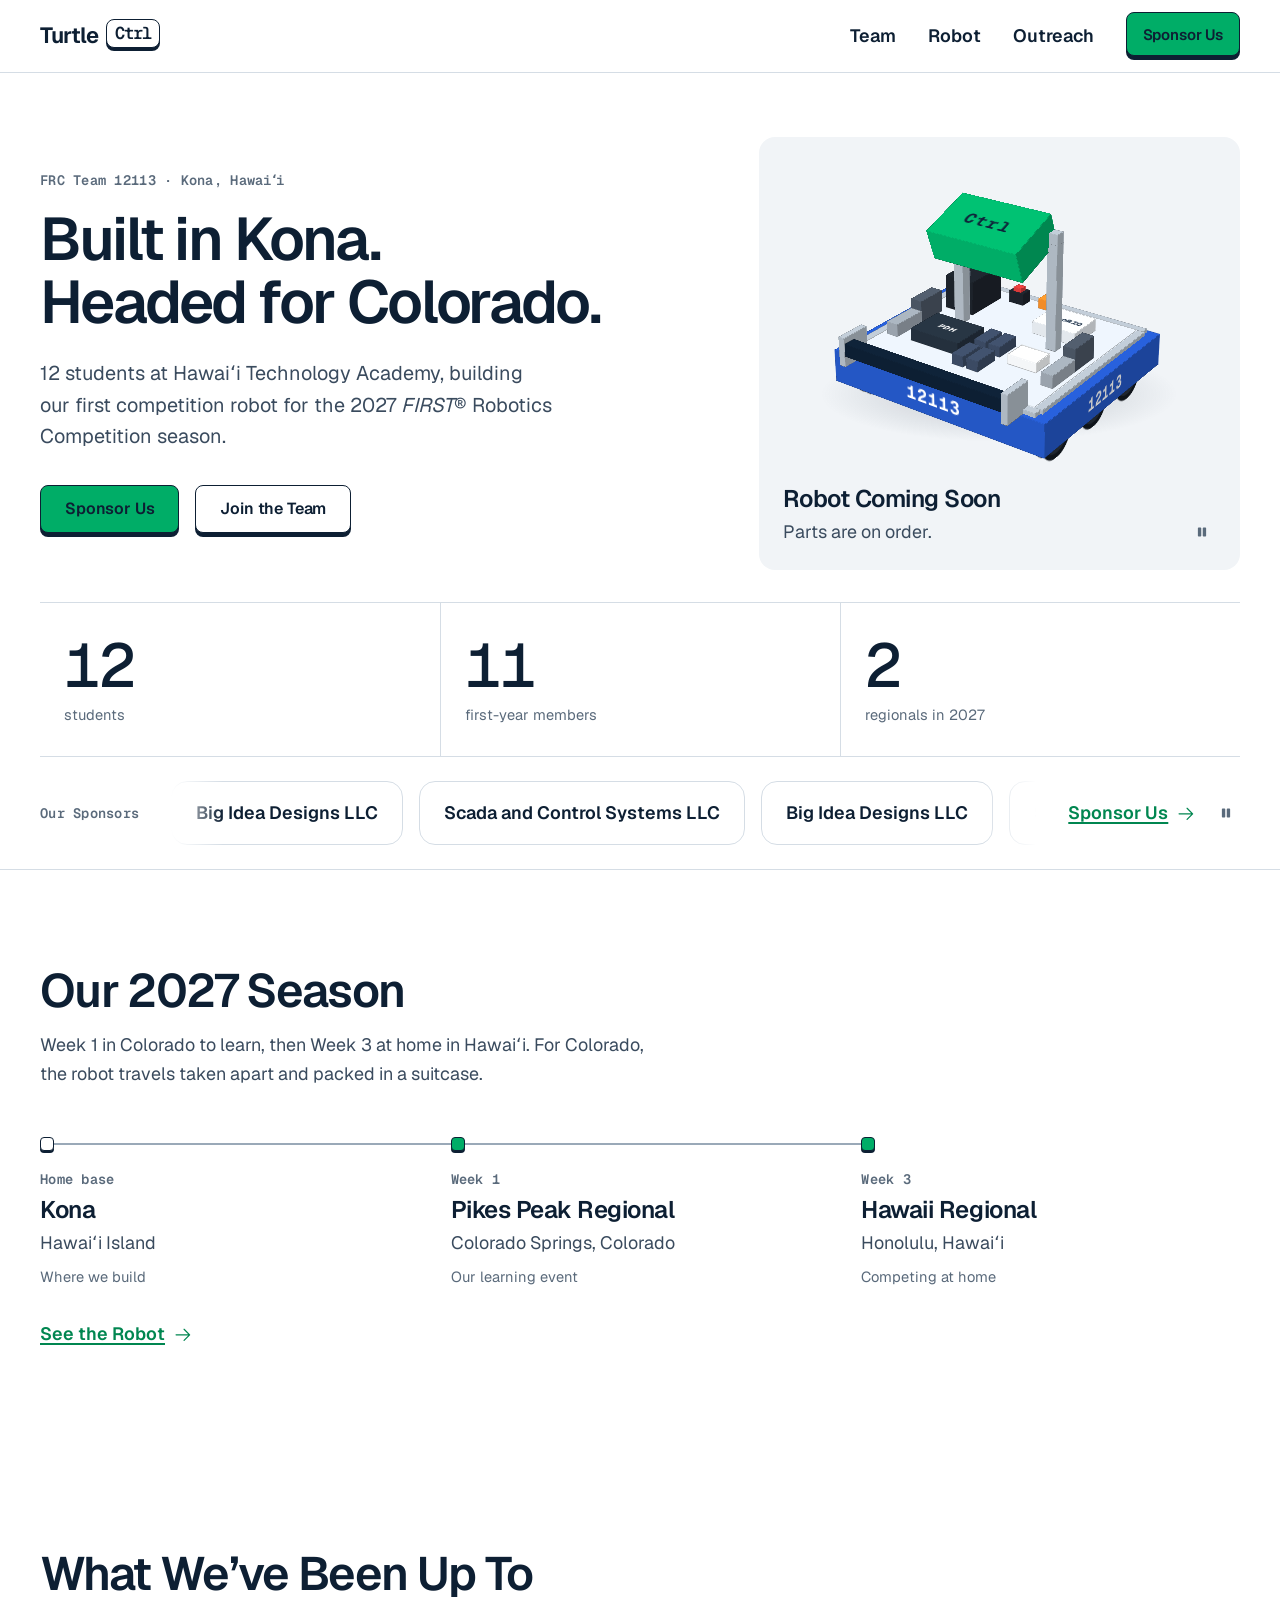
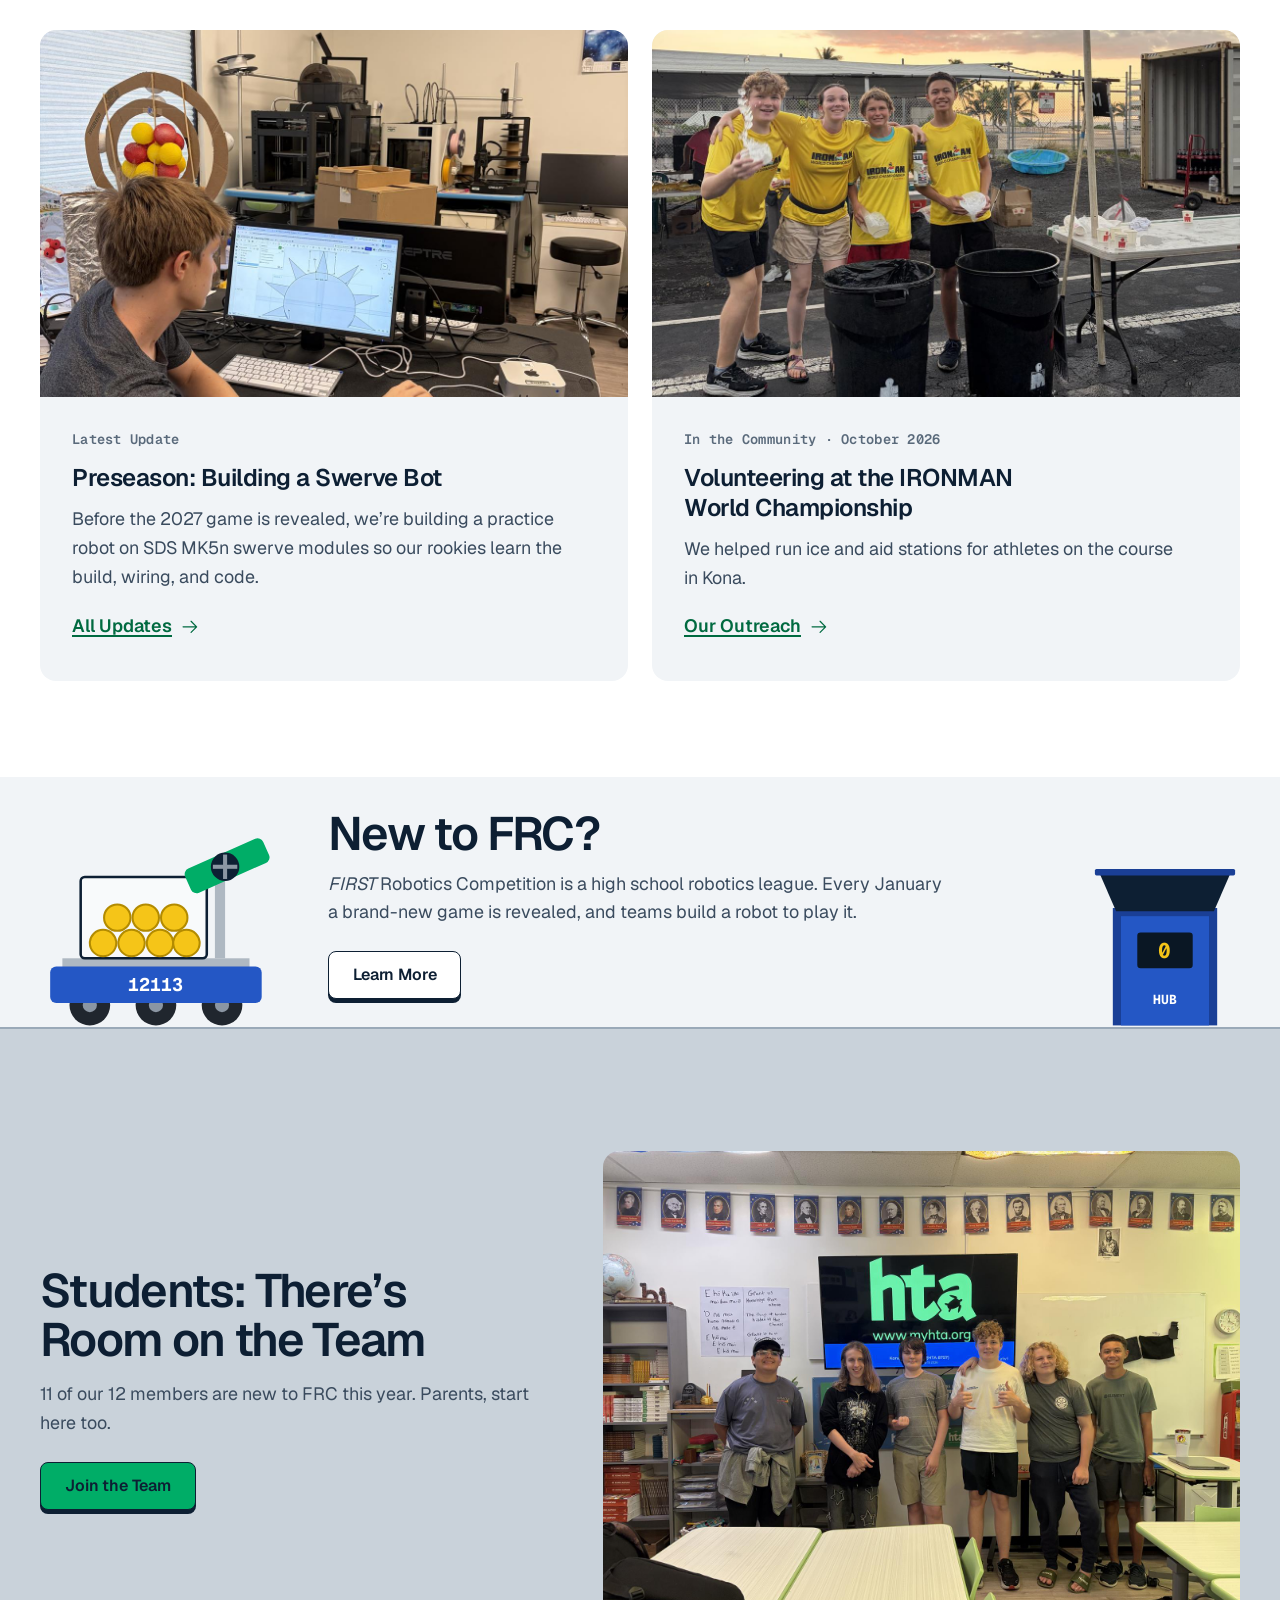
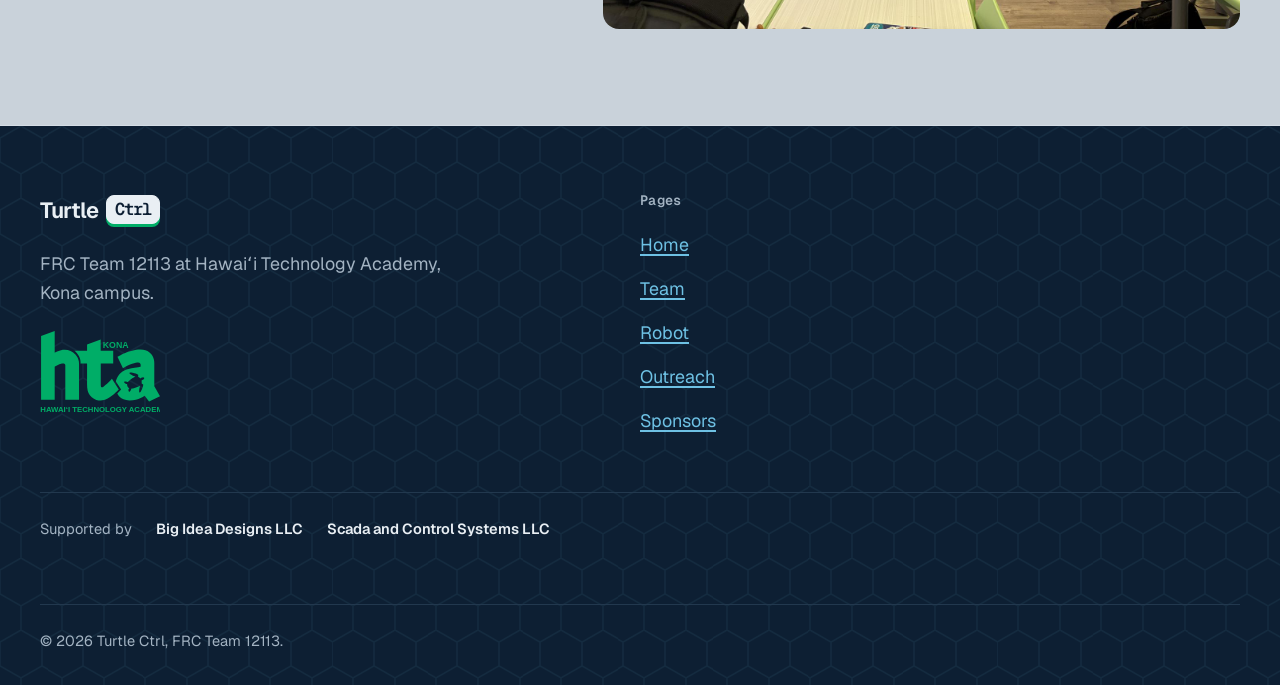
==== index.html @ d2e67857 "Launch Turtle Ctrl team website Five pages (Home, Team, Robot, Outreach, Sponsors) in plain HTML/CSS" ====
<!doctype html>
<html lang="en">
<head>
  <meta charset="utf-8">
  <meta name="viewport" content="width=device-width, initial-scale=1">
  <title>Turtle Ctrl | FRC Team 12113, Kona, Hawaiʻi</title>
  <meta name="description" content="Turtle Ctrl is FRC Team 12113, a rookie FIRST Robotics Competition team at Hawaiʻi Technology Academy in Kona, building for the 2027 season.">
  <meta name="color-scheme" content="light dark">
  <meta name="theme-color" content="#FFFFFF" media="(prefers-color-scheme: light)">
  <meta name="theme-color" content="#0A1724" media="(prefers-color-scheme: dark)">
  <meta property="og:title" content="Turtle Ctrl | FRC Team 12113, Kona, Hawaiʻi">
  <meta property="og:description" content="Turtle Ctrl is FRC Team 12113, a rookie FIRST Robotics Competition team at Hawaiʻi Technology Academy in Kona, building for the 2027 season.">
  <meta property="og:type" content="website">
  <meta property="og:site_name" content="Turtle Ctrl, FRC Team 12113">
  <!-- Share preview image. Update the domain once the custom domain is live. -->
  <meta property="og:image" content="https://ripthins.github.io/images/og-card.jpg">
  <meta property="og:image:width" content="1200">
  <meta property="og:image:height" content="630">
  <meta property="og:image:alt" content="Turtle Ctrl, FRC Team 12113 from Kona, Hawaiʻi">
  <meta name="twitter:card" content="summary_large_image">
  <link rel="icon" href="images/favicon.svg" type="image/svg+xml">
  <link rel="apple-touch-icon" href="images/apple-touch-icon.png">
  <link rel="preload" href="fonts/geist-latin-wght-normal.woff2" as="font" type="font/woff2" crossorigin>
  <link rel="stylesheet" href="css/styles.css?v=20261015c">
  <link rel="stylesheet" href="css/pages.css?v=20261015c">
  <link rel="stylesheet" href="css/minibots.css?v=20261015c">
  <link rel="stylesheet" href="css/kitbot.css?v=20261015c">
  <link rel="stylesheet" href="css/shooter.css?v=20261015c">
  <script type="application/ld+json">
  {
    "@context": "https://schema.org",
    "@type": "SportsTeam",
    "name": "Turtle Ctrl",
    "alternateName": "FRC Team 12113",
    "sport": "FIRST Robotics Competition",
    "description": "A rookie FIRST Robotics Competition team at Hawaiʻi Technology Academy, Kona campus.",
    "location": { "@type": "Place", "name": "Kona, Hawaiʻi" },
    "memberOf": { "@type": "School", "name": "Hawaiʻi Technology Academy" }
  }
  </script>
</head>
<body>
  <a class="skip-link" href="#main">Skip to content</a>

  <!-- ===== HEADER (same on every page; only aria-current changes) ===== -->
  <header class="site-header">
    <div class="container site-header__inner">
      <a class="wordmark" href="index.html" aria-label="Turtle Ctrl, home" translate="no">Turtle <span class="key">Ctrl</span></a>
      <nav class="site-nav" aria-label="Main">
        <ul>
          <li><a href="team.html">Team</a></li>
          <li><a href="robot.html">Robot</a></li>
          <li><a href="outreach.html">Outreach</a></li>
          <li class="nav-contact"><a href="#contact" data-contact>Contact</a></li>
        </ul>
      </nav>
      <div class="site-header__cta">
        <a class="btn btn--secondary btn--sm site-header__contact" href="#contact" data-contact>Contact Us</a>
        <a class="btn btn--primary btn--sm" href="sponsors.html">Sponsor Us</a>
      </div>
    </div>
  </header>

  <main id="main">

    <!-- ===== HERO ===== -->
    <section class="hero" aria-labelledby="hero-title">
      <div class="container hero__grid">
        <div class="hero__copy">
          <p class="hero__label mono" translate="no">FRC Team 12113 · Kona, Hawaiʻi</p>
          <!-- DRAFT: Reif to rewrite -->
          <h1 id="hero-title" class="draft">Built in Kona.<br> Headed for Colorado.</h1>
          <!-- DRAFT: Reif to rewrite -->
          <p class="hero__sub draft">12 students at Hawaiʻi Technology Academy, building our first competition robot for the 2027 <i>FIRST</i>® Robotics Competition season.</p>
          <div class="btn-row">
            <a class="btn btn--primary" href="sponsors.html">Sponsor Us</a>
            <a class="btn btn--secondary" href="team.html#join">Join the Team</a>
          </div>
        </div>
        <div class="hero__media">
          <!-- Kitbot motion graphic (js/kitbot.js + css/kitbot.css).
               When the real robot exists, swap this <figure> for a photo or video. -->
          <figure class="kb-stage" data-kitbot>
            <div class="kb-viewport" role="img" aria-label="Animated drawing of a kitbot-style robot with blue 12113 bumpers, turning in place">
              <div class="kb-shadow"></div>
              <div class="kb-world"></div>
            </div>
            <figcaption class="kb-caption">
              <div>
                <p class="kb-caption__title">Robot Coming Soon</p>
                <p class="kb-caption__text">Parts are on order.</p>
              </div>
              <button class="anim-toggle kb-toggle" type="button" aria-label="Pause animation"><svg class="anim-toggle__pause" viewBox="0 0 256 256" aria-hidden="true" focusable="false"><path d="M216,48V208a16,16,0,0,1-16,16H160a16,16,0,0,1-16-16V48a16,16,0,0,1,16-16h40A16,16,0,0,1,216,48ZM96,32H56A16,16,0,0,0,40,48V208a16,16,0,0,0,16,16H96a16,16,0,0,0,16-16V48A16,16,0,0,0,96,32Z"/></svg><svg class="anim-toggle__play" viewBox="0 0 256 256" aria-hidden="true" focusable="false"><path d="M240,128a15.74,15.74,0,0,1-7.6,13.51L88.32,229.65a16,16,0,0,1-16.2.3A15.86,15.86,0,0,1,64,216.13V39.87a15.86,15.86,0,0,1,8.12-13.82,16,16,0,0,1,16.2.3L232.4,114.49A15.74,15.74,0,0,1,240,128Z"/></svg></button>
            </figcaption>
          </figure>
        </div>
      </div>
    </section>

    <!-- ===== STATS (edit in content.js > stats) ===== -->
    <section aria-label="Team at a glance">
      <div class="container">
        <ul class="stats" data-render="stats"></ul>
      </div>
    </section>

    <!-- ===== SPONSOR CAROUSEL (edit in content.js > sponsors) ===== -->
    <section class="sponsor-strip" aria-labelledby="strip-title">
      <div class="container sponsor-strip__inner">
        <h2 id="strip-title" class="sponsor-strip__label mono">Our Sponsors</h2>
        <div class="marquee" data-render="sponsor-carousel"></div>
        <div class="sponsor-strip__end">
          <a class="link-arrow" href="sponsors.html">Sponsor Us <span data-icon="arrow"></span></a>
          <button class="anim-toggle marquee__toggle" type="button" aria-label="Pause sponsor carousel" hidden><svg class="anim-toggle__pause" viewBox="0 0 256 256" aria-hidden="true" focusable="false"><path d="M216,48V208a16,16,0,0,1-16,16H160a16,16,0,0,1-16-16V48a16,16,0,0,1,16-16h40A16,16,0,0,1,216,48ZM96,32H56A16,16,0,0,0,40,48V208a16,16,0,0,0,16,16H96a16,16,0,0,0,16-16V48A16,16,0,0,0,96,32Z"/></svg><svg class="anim-toggle__play" viewBox="0 0 256 256" aria-hidden="true" focusable="false"><path d="M240,128a15.74,15.74,0,0,1-7.6,13.51L88.32,229.65a16,16,0,0,1-16.2.3A15.86,15.86,0,0,1,64,216.13V39.87a15.86,15.86,0,0,1,8.12-13.82,16,16,0,0,1,16.2.3L232.4,114.49A15.74,15.74,0,0,1,240,128Z"/></svg></button>
        </div>
      </div>
    </section>

    <!-- ===== SEASON ROUTE (edit in content.js > events) ===== -->
    <section class="section" aria-labelledby="season-title">
      <div class="container">
        <div class="route-head">
          <h2 id="season-title">Our 2027 Season</h2>
          <!-- DRAFT: Reif to rewrite -->
          <p class="draft">Week 1 in Colorado to learn, then Week 3 at home in Hawaiʻi. For Colorado, the robot travels taken apart and packed in a suitcase.</p>
        </div>
        <ol class="route" data-render="route"></ol>
        <p class="route-foot"><a class="link-arrow" href="robot.html">See the Robot <span data-icon="arrow"></span></a></p>
      </div>
    </section>

    <!-- ===== NEWS: latest update + latest community story (content.js > updates, outreach) ===== -->
    <section class="section" aria-labelledby="news-title">
      <div class="container">
        <h2 id="news-title">What We’ve Been Up To</h2>
        <div class="news" data-render="home-news"></div>
      </div>
    </section>

    <!-- ===== NEW TO FRC? + shooter gimmick (js/shooter.js + css/shooter.css) =====
         Desktop: hover the band and the robot shoots fuel over the text into the hub.
         Phones: it shoots on its own while the band is near the middle of the screen. -->
    <section class="frc-field" data-shooter aria-labelledby="frc-title">
      <div class="container frc-field__inner">
        <svg class="frc-field__robot" viewBox="56 60 236 204" aria-hidden="true" focusable="false">
          <g class="sh-robot"><g class="sh-body">
            <circle class="sh-tire" cx="105" cy="242" r="20"/><circle class="sh-hubcap" cx="105" cy="242" r="7"/>
            <circle class="sh-tire" cx="170" cy="242" r="20"/><circle class="sh-hubcap" cx="170" cy="242" r="7"/>
            <circle class="sh-tire" cx="235" cy="242" r="20"/><circle class="sh-hubcap" cx="235" cy="242" r="7"/>
            <rect class="sh-alu" x="78" y="196" width="184" height="10"/>
            <rect class="sh-bumper" x="66" y="204" width="208" height="36" rx="6"/>
            <text class="sh-text" x="170" y="228" font-size="18" text-anchor="middle">12113</text>
            <rect class="sh-poly" x="96" y="116" width="124" height="80" rx="4" stroke-width="2.5"/>
            <circle class="sh-fuel" cx="118" cy="181" r="13"/><circle class="sh-fuel" cx="146" cy="181" r="13"/>
            <circle class="sh-fuel" cx="174" cy="181" r="13"/><circle class="sh-fuel" cx="200" cy="181" r="13"/>
            <circle class="sh-fuel" cx="132" cy="156" r="13"/><circle class="sh-fuel" cx="160" cy="156" r="13"/>
            <circle class="sh-fuel" cx="188" cy="156" r="13"/>
            <rect class="sh-alu" x="228" y="104" width="10" height="92"/>
            <rect class="sh-green" x="198" y="92" width="84" height="26" rx="6" transform="rotate(-24 240 105)"/>
            <g class="sh-fly">
              <circle class="sh-navy" cx="238" cy="106" r="14"/>
              <rect class="sh-hubcap" x="236" y="94" width="4" height="24"/>
              <rect class="sh-hubcap" x="226" y="104" width="24" height="4"/>
            </g>
            <circle class="sh-muzzle" cx="266" cy="90" r="1" fill="none"/>
          </g></g>
        </svg>

        <div class="frc-field__copy">
          <h2 id="frc-title">New to FRC?</h2>
          <p><i>FIRST</i> Robotics Competition is a high school robotics league. Every January a brand-new game is revealed, and teams build a robot to play it.</p>
          <a class="btn btn--secondary" href="robot.html#frc">Learn More</a>
        </div>

        <svg class="frc-field__hub" viewBox="578 64 184 200" aria-hidden="true" focusable="false">
          <g class="sh-hub">
            <rect class="sh-hub-frame" x="606" y="118" width="128" height="144"/>
            <rect class="sh-hub-body" x="616" y="128" width="108" height="134"/>
            <path class="sh-hub-funnel" d="M590 76 L750 76 L730 122 L610 122 Z"/>
            <rect class="sh-hub-frame" x="584" y="70" width="172" height="8" rx="2"/>
            <rect class="sh-screen" x="636" y="148" width="68" height="44" rx="4"/>
            <text class="sh-screen-num" x="670" y="179" font-size="26" text-anchor="middle">0</text>
            <text class="sh-text" x="670" y="236" font-size="16" text-anchor="middle">HUB</text>
            <path class="sh-flash" d="M584 70 L756 70 L756 78 L750 78 L730 122 L610 122 L590 78 L584 78 Z"/>
            <rect class="sh-mouth" x="650" y="100" width="40" height="2" fill="none"/>
          </g>
        </svg>
      </div>
      <div class="frc-field__balls" aria-hidden="true"></div>
    </section>

    <!-- ===== JOIN ===== -->
    <section class="section section--carpet" aria-labelledby="join-title">
      <div class="container join join--photo">
        <div class="join__copy">
          <h2 id="join-title">Students: There’s Room on the Team</h2>
          <!-- DRAFT: Reif to rewrite -->
          <p class="draft">11 of our 12 members are new to FRC this year. Parents, start here too.</p>
          <div class="btn-row">
            <a class="btn btn--primary" href="team.html#join">Join the Team</a>
          </div>
        </div>
        <figure class="photo">
          <img src="images/photos/team-group.jpg" alt="The Turtle Ctrl team standing together in an HTA classroom" width="1600" height="1200" loading="lazy" decoding="async">
        </figure>
      </div>
    </section>

  </main>

  <!-- ===== FOOTER (same on every page; contact info + sponsors come from content.js) ===== -->
  <footer class="site-footer">
    <div class="container">
      <div class="footer-grid">
        <div>
          <a class="wordmark" href="index.html" aria-label="Turtle Ctrl, home" translate="no">Turtle <span class="key">Ctrl</span></a>
          <p class="footer-team">FRC Team 12113 at Hawaiʻi Technology Academy, Kona campus.</p>
          <img class="footer-school" src="images/hta-kona-logo.svg" alt="Hawaiʻi Technology Academy Kona" width="120" height="81" loading="lazy">
        </div>
        <nav aria-label="Footer">
          <p class="footer-title mono">Pages</p>
          <ul class="footer-list">
            <li><a href="index.html">Home</a></li>
            <li><a href="team.html">Team</a></li>
            <li><a href="robot.html">Robot</a></li>
            <li><a href="outreach.html">Outreach</a></li>
            <li><a href="sponsors.html">Sponsors</a></li>
          </ul>
        </nav>
        <div id="contact">
          <p class="footer-title mono">Contact</p>
          <div data-render="footer-contact"></div>
          <noscript><p class="footer-ph">Turn on JavaScript to see our contact info.</p></noscript>
        </div>
      </div>
      <div class="footer-sponsors" data-render="footer-sponsors"></div>
      <p class="footer-base">© <span data-render="year">2026</span> Turtle Ctrl, FRC Team 12113.</p>
    </div>
  </footer>

  <script src="content.js"></script>
  <script src="js/site.js?v=20261015c"></script>
  <script src="js/kitbot.js?v=20261015c"></script>
  <script src="js/shooter.js?v=20261015c"></script>
</body>
</html>
---- css/styles.css ----
/* ==========================================================
   Turtle Ctrl, FRC 12113
   Design rules live in DESIGN.md. Tokens first, then base,
   then layout, then components, then page sections.
   ========================================================== */

/* ---------- Fonts (self-hosted, SIL Open Font License) ---------- */
@font-face {
  font-family: "Geist";
  src: url("../fonts/geist-latin-wght-normal.woff2") format("woff2");
  font-weight: 100 900;
  font-style: normal;
  font-display: swap;
}
@font-face {
  font-family: "Geist Mono";
  src: url("../fonts/geist-mono-latin-wght-normal.woff2") format("woff2");
  font-weight: 100 900;
  font-style: normal;
  font-display: swap;
}

/* ---------- Tokens ---------- */
:root {
  color-scheme: light dark;

  /* Brand */
  --green-500: #00AD67;   /* HTA green: fills only on light */
  --green-700: #008650;   /* green text on WHITE only */
  --green-800: #006A40;   /* green text on tint, hover */
  --cyan-400:  #6EC1E4;   /* accent on navy only */
  --navy-900:  #0D1F33;   /* ink, footer */
  --navy-950:  #0A1724;
  --navy-850:  #11263A;

  /* Semantic (light) */
  --bg: #FFFFFF;
  --surface: #F1F4F7;
  --text: #0D1F33;
  --text-2: #3A4B5E;
  --muted: #5A6A7B;
  --line: #D5DDE5;
  --line-strong: #9AA9B8;
  --link: var(--green-700);
  --link-on-surface: var(--green-800);
  --focus: var(--green-700);
  --key-face: #FFFFFF;
  --key-edge: var(--navy-900);
  --key-legend: var(--navy-900);
  --ph-bg: #F1F4F7;

  /* Type */
  --font-sans: "Geist", system-ui, -apple-system, "Segoe UI", Roboto, sans-serif;
  --font-mono: "Geist Mono", ui-monospace, "SF Mono", Consolas, monospace;
  --fs-display: clamp(2.5rem, 1.66rem + 3.6vw, 4.5rem);
  --fs-hero: clamp(2.5rem, 1.9rem + 2.6vw, 3.75rem);
  --fs-h2: clamp(1.875rem, 1.44rem + 1.85vw, 3rem);
  --fs-h3: clamp(1.25rem, 1.15rem + 0.45vw, 1.5rem);
  --fs-body: clamp(1.0625rem, 1.04rem + 0.1vw, 1.125rem);
  --fs-small: clamp(0.875rem, 0.86rem + 0.07vw, 0.9375rem);
  --fs-mono: clamp(0.8125rem, 0.8rem + 0.07vw, 0.875rem);

  /* Space (4px base) */
  --s-1: 4px; --s-2: 8px; --s-3: 12px; --s-4: 16px; --s-5: 24px;
  --s-6: 32px; --s-7: 48px; --s-8: 64px; --s-9: 96px; --s-10: 128px;
  --gutter: 16px;
  --section-y: 56px;
  --max: 1200px;

  /* Shape: 8px for things you press, 16px for things that hold content */
  --r-press: 8px;
  --r-hold: 16px;

  --ease: cubic-bezier(0.16, 1, 0.3, 1);
}

@media (min-width: 640px) {
  :root { --gutter: 24px; }
}
@media (min-width: 1024px) {
  :root { --gutter: 32px; --section-y: 96px; }
}

@media (prefers-color-scheme: dark) {
  :root {
    --bg: #0A1724;
    --surface: #11263A;
    --text: #E9EFF4;
    --text-2: #C9D5E0;
    --muted: #A3B3C2;
    --line: #22384E;
    --line-strong: #4A6580;
    --link: var(--cyan-400);
    --link-on-surface: var(--cyan-400);
    --focus: var(--cyan-400);
    --key-face: #E9EFF4;
    --key-edge: var(--green-500);
    --key-legend: var(--navy-900);
    --ph-bg: #11263A;
  }
}

/* ---------- Base ---------- */
*, *::before, *::after { box-sizing: border-box; }
html { -webkit-text-size-adjust: 100%; text-size-adjust: 100%; -webkit-tap-highlight-color: rgba(0, 173, 103, 0.18); }
[id] { scroll-margin-top: var(--s-5); }
body {
  margin: 0;
  background: var(--bg);
  color: var(--text);
  font-family: var(--font-sans);
  font-size: var(--fs-body);
  line-height: 1.6;
  -webkit-font-smoothing: antialiased;
  -moz-osx-font-smoothing: grayscale;
  text-rendering: optimizeLegibility;
}
img, svg { display: block; max-width: 100%; }
[hidden] { display: none !important; }
h1, h2, h3 {
  margin: 0;
  font-weight: 600;
  line-height: 1.05;
  letter-spacing: -0.035em;
  text-wrap: balance;
}
h1 { font-size: var(--fs-display); }
h2 { font-size: var(--fs-h2); }
h3 { font-size: var(--fs-h3); line-height: 1.25; letter-spacing: -0.02em; }
p { margin: 0; text-wrap: pretty; }
p + p { margin-top: var(--s-4); }

a { color: var(--link); text-underline-offset: 0.18em; text-decoration-thickness: 1.5px; }
a:hover { color: var(--green-800); }
@media (prefers-color-scheme: dark) { a:hover { color: #A8DDF2; } }

:focus-visible {
  outline: 3px solid var(--focus);
  outline-offset: 2px;
  border-radius: 2px;
}

.visually-hidden {
  position: absolute !important;
  width: 1px; height: 1px; padding: 0; margin: -1px;
  overflow: hidden; clip: rect(0 0 0 0); white-space: nowrap; border: 0;
}

.skip-link {
  position: absolute; left: var(--gutter); top: -100px; z-index: 100;
  background: var(--green-500); color: var(--navy-900);
  padding: var(--s-3) var(--s-4); border-radius: var(--r-press);
  font-weight: 700; text-decoration: none;
}
.skip-link:focus { top: var(--s-3); }

/* ---------- Layout ---------- */
.container {
  width: 100%;
  max-width: calc(var(--max) + var(--gutter) * 2);
  margin-inline: auto;
  padding-inline: var(--gutter);
}
.section { padding-block: var(--section-y); }
.section--tint { background: var(--surface); }
.section--tint a:not(.btn) { color: var(--link-on-surface); }
.measure { max-width: 65ch; }
.stack > * + * { margin-top: var(--s-4); }

.mono {
  font-family: var(--font-mono);
  font-size: var(--fs-mono);
  font-weight: 600;
  letter-spacing: 0.02em;
}

/* ---------- Keycap (the signature) ---------- */
.key {
  display: inline-block;
  font-family: var(--font-mono);
  font-weight: 600;
  line-height: 1;
  color: var(--key-legend);
  background: var(--key-face);
  border: 1.5px solid var(--navy-900);
  border-radius: var(--r-press);
  box-shadow: 0 3px 0 var(--key-edge);
}

/* ---------- Wordmark ---------- */
.wordmark {
  display: inline-flex;
  align-items: center;
  gap: 0.35em;
  color: var(--text);
  text-decoration: none;
  font-weight: 650;
  font-size: 1.375rem;
  letter-spacing: -0.035em;
  line-height: 1;
  min-height: 44px;
  padding-bottom: 3px;
}
.wordmark:hover { color: var(--text); }
.wordmark .key {
  font-size: 0.78em;
  padding: 0.32em 0.45em 0.28em;
  transform: translateY(-1px);
  transition: transform 0.15s var(--ease);
}
.wordmark:hover .key { transform: translateY(1px); box-shadow: 0 1px 0 var(--key-edge); }

/* ---------- Buttons are keys ---------- */
.btn {
  display: inline-flex;
  align-items: center;
  justify-content: center;
  gap: var(--s-2);
  min-height: 48px;
  padding: 0 var(--s-5);
  margin-bottom: 4px; /* room for the key edge */
  font-family: var(--font-sans);
  font-size: 1rem;
  font-weight: 600;
  letter-spacing: -0.01em;
  line-height: 1;
  white-space: nowrap;
  text-decoration: none;
  border-radius: var(--r-press);
  border: 1.5px solid var(--navy-900);
  cursor: pointer;
  transition: transform 0.12s var(--ease);
  touch-action: manipulation;
}
.btn svg { width: 1.125em; height: 1.125em; flex: none; }
.btn--primary {
  background: var(--green-500);
  color: var(--navy-900);
  box-shadow: 0 4px 0 var(--navy-900);
}
.btn--primary:hover { background: #1FBE7C; color: var(--navy-900); }
.btn--secondary {
  background: var(--key-face);
  color: var(--navy-900);
  box-shadow: 0 4px 0 var(--navy-900);
}
.btn--secondary:hover { background: #E4ECF2; color: var(--navy-900); }
.btn:active { transform: translateY(3px); box-shadow: 0 1px 0 var(--navy-900); }
.btn--sm { min-height: 44px; padding: 0 var(--s-4); font-size: 0.9375rem; }

@media (prefers-color-scheme: dark) {
  .btn { border-color: var(--navy-950); }
  .btn--primary { box-shadow: 0 4px 0 var(--green-800); }
  .btn--secondary { box-shadow: 0 4px 0 var(--line-strong); }
  .btn:active { box-shadow: 0 1px 0 var(--green-800); }
  .key { border-color: var(--key-face); }
}

.btn-row { display: flex; flex-wrap: wrap; gap: var(--s-3) var(--s-4); }

.link-arrow {
  display: inline-flex; align-items: center; gap: var(--s-2);
  font-weight: 600; min-height: 44px;
}
.link-arrow svg { width: 1.1em; height: 1.1em; transition: transform 0.2s var(--ease); }
.link-arrow:hover svg { transform: translateX(3px); }

/* ---------- Header ---------- */
.site-header { border-bottom: 1px solid var(--line); background: var(--bg); }
.site-header__inner {
  display: grid;
  grid-template-columns: 1fr auto;
  grid-template-areas: "brand cta" "nav nav";
  align-items: center;
  column-gap: var(--s-4);
  padding-top: var(--s-3);
}
.site-header .wordmark { grid-area: brand; }
.site-header__cta { grid-area: cta; display: flex; gap: var(--s-3); align-items: center; }
.site-header__contact { display: none; }
.site-nav { grid-area: nav; }
.site-nav ul {
  list-style: none; margin: 0; padding: 0;
  display: flex; gap: var(--s-5);
}
.site-nav a {
  display: inline-flex; align-items: center;
  min-height: 48px;
  color: var(--text);
  font-weight: 600;
  text-decoration: none;
  border-bottom: 3px solid transparent;
  padding-top: 3px;
}
.site-nav a:hover { color: var(--text); border-bottom-color: var(--line-strong); }
.site-nav a[aria-current="page"] { border-bottom-color: var(--green-500); }

@media (min-width: 768px) {
  .site-header__inner {
    grid-template-columns: auto 1fr auto;
    grid-template-areas: "brand nav cta";
    min-height: 72px;
    padding-top: 0;
    column-gap: var(--s-6);
  }
  .site-nav ul { justify-content: flex-end; gap: var(--s-6); }
  .site-nav a { min-height: 72px; }
}
@media (min-width: 1024px) {
  .site-header__contact { display: inline-flex; }
  .site-nav .nav-contact { display: none; }
}

/* ---------- Photo placeholder ---------- */
.ph {
  margin: 0;
  display: grid;
  place-items: center;
  aspect-ratio: var(--ratio, 16 / 9);
  padding: var(--s-5);
  background: var(--ph-bg);
  border: 2px dashed var(--line-strong);
  border-radius: var(--r-hold);
  color: var(--muted);
  text-align: center;
}
.ph__label {
  font-family: var(--font-mono);
  font-size: var(--fs-mono);
  font-weight: 600;
  line-height: 1.5;
  max-width: 32ch;
  overflow-wrap: anywhere;
}
.ph__label strong { display: block; color: var(--text-2); letter-spacing: 0.08em; }
.photo { margin: 0; border-radius: var(--r-hold); overflow: hidden; aspect-ratio: var(--ratio, 16 / 9); }
.photo img { width: 100%; height: 100%; object-fit: cover; }

/* ---------- DRAFT marker (review mode only) ----------
   Shows only when content.js has showDraftMarkers: true. */
.show-drafts .draft {
  outline: 2px dashed #C27C0E;
  outline-offset: 6px;
  border-radius: 2px;
}
.show-drafts .draft::before {
  content: "DRAFT";
  display: inline-block;
  vertical-align: 0.2em;
  margin-right: 0.6em;
  padding: 3px 6px;
  font-family: var(--font-mono);
  font-size: 11px;
  font-weight: 600;
  letter-spacing: 0.08em;
  line-height: 1.2;
  color: #8A4B00;
  background: #FFF4DC;
  border: 1px solid #C27C0E;
  border-radius: 4px;
}

/* ---------- Hero ---------- */
.hero { padding-block: var(--s-7) var(--section-y); }
.hero__grid { display: grid; gap: var(--s-7); }
.hero__label { color: var(--muted); margin-bottom: var(--s-4); }
.hero h1 { font-size: var(--fs-hero); }
.hero__sub { margin-top: var(--s-5); color: var(--text-2); max-width: 46ch; font-size: clamp(1.0625rem, 1rem + 0.3vw, 1.25rem); }
.hero .btn-row { margin-top: var(--s-6); }
.hero .ph { --ratio: 4 / 3; }

@media (min-width: 1024px) {
  .hero { padding-block: var(--s-8) var(--s-6); }
  .hero__grid { grid-template-columns: repeat(12, 1fr); align-items: center; gap: var(--s-6); }
  .hero__copy { grid-column: 1 / span 7; }
  .hero__media { grid-column: 8 / span 5; }
}

/* ---------- Stat row ---------- */
.stats {
  list-style: none; margin: 0; padding: 0;
  display: grid;
  grid-template-columns: repeat(3, 1fr);
  border-top: 1px solid var(--line);
  border-bottom: 1px solid var(--line);
}
.stats li { padding: var(--s-5) var(--s-3); }
.stats li + li { border-left: 1px solid var(--line); }
.stats__value {
  display: block;
  font-family: var(--font-mono);
  font-weight: 500;
  font-size: clamp(2.25rem, 1.6rem + 2.8vw, 4rem);
  line-height: 1;
  letter-spacing: -0.03em;
  font-variant-numeric: tabular-nums;
  color: var(--text);
}
.stats__label { display: block; margin-top: var(--s-2); color: var(--muted); font-size: var(--fs-small); line-height: 1.35; }
@media (min-width: 640px) {
  .stats li { padding: var(--s-6) var(--s-5); }
}

/* ---------- Season route ---------- */
.route-head p { margin-top: var(--s-4); color: var(--text-2); max-width: 52ch; }
.route {
  list-style: none; margin: var(--s-7) 0 0; padding: 0;
  display: grid; gap: 0;
}
.route__stop {
  position: relative;
  padding: 0 0 var(--s-6) var(--s-6);
}
/* the line */
.route__stop::before {
  content: "";
  position: absolute; left: 6px; top: 14px; bottom: -6px;
  width: 2px; background: var(--line-strong);
}
.route__stop:last-child::before { display: none; }
/* the node: a tiny key */
.route__stop::after {
  content: "";
  position: absolute; left: 0; top: 4px;
  width: 14px; height: 14px;
  border-radius: 4px;
  background: var(--green-500);
  border: 1.5px solid var(--navy-900);
  box-shadow: 0 2px 0 var(--navy-900);
}
.route__stop--home::after { background: var(--key-face); }
.route__week { color: var(--muted); }
.route__name { margin-top: var(--s-1); }
.route__city { margin-top: var(--s-1); color: var(--text-2); }
.route__note { margin-top: var(--s-2); color: var(--muted); font-size: var(--fs-small); }

@media (min-width: 768px) {
  .route { grid-template-columns: repeat(3, 1fr); gap: var(--s-6); }
  .route__stop { padding: var(--s-6) 0 0 0; }
  .route__stop::before { left: 14px; right: calc(var(--s-6) * -1); top: 6px; bottom: auto; width: auto; height: 2px; }
  .route__stop::after { top: 0; }
}
.route-foot { margin-top: var(--s-5); }

/* ---------- Update entry ---------- */
.update {
  margin-top: var(--s-6);
  display: grid;
  gap: var(--s-5);
  padding: var(--s-5);
  background: var(--surface);
  border-radius: var(--r-hold);
}
.update__date { color: var(--muted); }
.update h3 { margin-top: var(--s-2); }
.update p { margin-top: var(--s-3); color: var(--text-2); max-width: 60ch; }
.update a { color: var(--link-on-surface); }
.update .photo, .update .ph { --ratio: 16 / 9; }
@media (min-width: 1024px) {
  .update { padding: var(--s-6); }
  .update--has-photo { grid-template-columns: 1fr 1fr; align-items: center; }
}
.empty { color: var(--muted); }

/* ---------- Logo wall ---------- */
.sponsors-head p { margin-top: var(--s-4); color: var(--text-2); max-width: 52ch; }
.logo-wall {
  list-style: none; margin: var(--s-7) 0 0; padding: 0;
  display: grid; gap: var(--s-4);
  grid-template-columns: 1fr;
}
@media (min-width: 640px) { .logo-wall { grid-template-columns: repeat(2, 1fr); } }
@media (min-width: 1024px) { .logo-wall { grid-template-columns: repeat(3, 1fr); } .logo-tile { aspect-ratio: 2 / 1; } }
.logo-tile {
  display: grid; place-items: center;
  aspect-ratio: 5 / 2;
  padding: var(--s-5);
  background: #FFFFFF;            /* always white: logos are usually dark */
  border: 1px solid var(--line);
  border-radius: var(--r-hold);
  color: #3A4B5E;
  text-decoration: none;
}
a.logo-tile:hover { border-color: var(--line-strong); }
.logo-tile img { max-height: 100%; width: auto; max-width: 100%; object-fit: contain; }
.logo-tile .ph__label strong { color: #3A4B5E; }
.logo-tile--ph { border: 2px dashed #9AA9B8; color: #5A6A7B; }
.logo-tile--open {
  background: transparent;
  border: 2px dashed var(--line-strong);
  color: var(--text);
  text-align: center;
  gap: var(--s-3);
  align-content: center;
}
.logo-tile--open span { font-weight: 600; letter-spacing: -0.02em; font-size: 1.25rem; }
.logo-tile--open em { font-style: normal; color: var(--link); font-weight: 600; display: inline-flex; gap: var(--s-2); align-items: center; }
.logo-tile--open svg { width: 1.1em; height: 1.1em; }
a.logo-tile--open:hover { border-color: var(--green-500); color: var(--text); }

/* ---------- Join band ---------- */
.join { display: grid; gap: var(--s-6); }
.join p { margin-top: var(--s-4); color: var(--text-2); max-width: 52ch; }
@media (min-width: 1024px) {
  .join { grid-template-columns: 7fr 5fr; align-items: end; }
  .join .btn-row { justify-content: flex-end; }
}

/* ---------- Footer ---------- */
.site-footer {
  --link: var(--cyan-400);
  position: relative;
  background-color: var(--navy-900);
  /* honu shell / hex shaft grid */
  background-image: url("data:image/svg+xml,%3Csvg xmlns='http://www.w3.org/2000/svg' width='41.57' height='72' viewBox='0 0 41.57 72'%3E%3Cpath d='M20.78 0L41.57 12V36L20.78 48L0 36V12Z M20.78 48V72' fill='none' stroke='%236EC1E4' stroke-opacity='0.07' stroke-width='1.5'/%3E%3C/svg%3E");
  background-size: 41.57px 72px;
  color: #E9EFF4;
  padding-block: var(--s-8) var(--s-6);
  border-top: 1px solid var(--line);
}
.site-footer .wordmark { color: #E9EFF4; }
.site-footer .key { --key-face: #E9EFF4; --key-edge: var(--green-500); border-color: #E9EFF4; }
.site-footer a { color: var(--cyan-400); }
.site-footer a:hover { color: #A8DDF2; }
.site-footer :focus-visible { outline-color: var(--cyan-400); }
.footer-grid { display: grid; gap: var(--s-7); }
.footer-team { margin-top: var(--s-4); color: #A3B3C2; max-width: 34ch; }
.footer-title { color: #A3B3C2; margin-bottom: var(--s-3); }
.footer-list { list-style: none; margin: 0; padding: 0; }
.footer-list a { display: inline-flex; align-items: center; gap: var(--s-2); min-height: 44px; min-width: 0; overflow-wrap: anywhere; }
.footer-list svg { width: 1.1em; height: 1.1em; }
.footer-ph { color: #A3B3C2; font-family: var(--font-mono); font-size: var(--fs-mono); border: 1.5px dashed #4A6580; border-radius: var(--r-press); padding: var(--s-3); max-width: 34ch; }
.footer-base {
  margin-top: var(--s-8);
  padding-top: var(--s-5);
  border-top: 1px solid #22384E;
  color: #A3B3C2;
  font-size: var(--fs-small);
}
@media (min-width: 768px) {
  .footer-grid { grid-template-columns: 2fr 1fr 1fr; }
}

/* ---------- Reduced motion ---------- */
@media (prefers-reduced-motion: reduce) {
  *, *::before, *::after { transition: none !important; animation: none !important; }
  .btn:active, .wordmark:hover .key, .link-arrow:hover svg { transform: none; }
}
.section--flush-top { padding-top: 0; }

/* ---------- Animation pause / play (quiet on purpose) ----------
   Small II that turns into a play triangle. The icon is tiny, but the
   ::before area keeps a 44px tap target for fingers. */
.anim-toggle {
  position: relative;
  display: inline-grid;
  place-items: center;
  width: 28px;
  height: 28px;
  padding: 0;
  border: 0;
  border-radius: 50%;
  background: transparent;
  color: var(--muted);            /* 5:1 on white, 5:1 on the tint: quiet but findable */
  cursor: pointer;
  touch-action: manipulation;
  transition: color 0.15s ease, background-color 0.15s ease;
}
.anim-toggle::before { content: ""; position: absolute; inset: -8px; }
.anim-toggle:hover { color: var(--text); background: rgba(13, 31, 51, 0.07); }
.anim-toggle svg { width: 12px; height: 12px; fill: currentColor; }
.anim-toggle__play { display: none; }
.anim-toggle.is-paused .anim-toggle__pause { display: none; }
.anim-toggle.is-paused .anim-toggle__play { display: block; margin-left: 2px; }
@media (prefers-color-scheme: dark) {
  .anim-toggle:hover { background: rgba(233, 239, 244, 0.1); }
}
---- css/pages.css ----
/* ==========================================================
   Page sections: Home extras, Team, Robot, Outreach, Sponsors.
   Uses the tokens defined at the top of styles.css.
   ========================================================== */

/* Section heading with a lead paragraph under it */
.section-head { max-width: 62ch; }
.section-head p { margin-top: var(--s-4); color: var(--text-2); }

/* Intro block at the top of inner pages */
.page-intro { padding-block: var(--s-7) var(--s-6); }
.page-intro__label { color: var(--muted); margin-bottom: var(--s-4); }
.page-intro p:not(.page-intro__label) {
  margin-top: var(--s-5);
  max-width: 60ch;
  color: var(--text-2);
  font-size: clamp(1.0625rem, 1rem + 0.3vw, 1.25rem);
}
.page-intro .btn-row { margin-top: var(--s-6); }
.page-intro--split { display: grid; gap: var(--s-7); align-items: center; }
@media (min-width: 1024px) {
  .page-intro { padding-block: var(--s-8) var(--s-7); }
  .page-intro--split { grid-template-columns: 6fr 6fr; gap: var(--s-7); }
}

/* ---------- Sponsor carousel (Home, under the stats) ---------- */
.sponsor-strip { padding-block: var(--s-5); border-bottom: 1px solid var(--line); }
.sponsor-strip__inner { display: grid; gap: var(--s-4); align-items: center; }
.sponsor-strip__label { color: var(--muted); }
.sponsor-strip__end { display: flex; align-items: center; justify-content: space-between; gap: var(--s-4); }
@media (min-width: 1024px) {
  .sponsor-strip__inner { grid-template-columns: auto minmax(0, 1fr) auto; gap: var(--s-6); }
}

.marquee {
  --marquee-speed: 40;          /* pixels per second */
  --marquee-direction: normal;  /* "reverse" makes logos travel to the right */
  overflow: hidden;
  -webkit-mask-image: linear-gradient(90deg, transparent, #000 6%, #000 94%, transparent);
  mask-image: linear-gradient(90deg, transparent, #000 6%, #000 94%, transparent);
}
.marquee__track { display: flex; width: max-content; gap: var(--s-4); }
.marquee__set { display: flex; gap: var(--s-4); list-style: none; margin: 0; padding: 0; }
.marquee__item {
  display: flex; align-items: center; justify-content: center;
  height: 64px; padding: 0 var(--s-5);
  background: #FFFFFF;                 /* logos are usually dark: always a white tile */
  border: 1px solid var(--line);
  border-radius: var(--r-hold);
  color: #0D1F33; font-weight: 600; white-space: nowrap; text-decoration: none;
}
a.marquee__item:hover { border-color: var(--green-500); color: #0D1F33; }
.marquee__item img { max-height: 40px; width: auto; max-width: 180px; object-fit: contain; }


@media (prefers-reduced-motion: no-preference) {
  .marquee.is-running .marquee__track {
    animation: marquee var(--marquee-duration, 30s) linear infinite;
    animation-direction: var(--marquee-direction);
  }
  .marquee.is-running:hover .marquee__track,
  .marquee.is-running:focus-within .marquee__track,
  .marquee.is-paused .marquee__track { animation-play-state: paused; }
}
@media (prefers-reduced-motion: reduce) {
  .marquee { overflow-x: auto; -webkit-mask-image: none; mask-image: none; }
  .marquee__set[aria-hidden="true"] { display: none; }
}
@keyframes marquee {
  to { transform: translateX(calc(var(--marquee-shift, 0px) * -1)); }
}

/* ---------- Real photos ---------- */
.photo { background: var(--surface); }
.photo-caption { margin-top: var(--s-2); color: var(--muted); font-size: var(--fs-small); }

/* ---------- Join band with photo ---------- */
.join--photo { align-items: center; }
.join__copy .btn-row { margin-top: var(--s-5); }
.join--photo .photo { --ratio: 4 / 3; }
@media (min-width: 1024px) {
  .join--photo { grid-template-columns: 5fr 6fr; align-items: center; }
  .join--photo .btn-row { justify-content: flex-start; }
}

/* ---------- Gallery (asymmetric; one column on phones) ---------- */
.gallery { display: grid; gap: var(--s-4); margin-top: var(--s-6); }
.gallery figure { margin: 0; }
.gallery .photo { aspect-ratio: 4 / 3; }
@media (min-width: 640px) { .gallery { grid-template-columns: repeat(2, 1fr); } }
@media (min-width: 1024px) {
  .gallery { grid-template-columns: repeat(3, 1fr); }
  .gallery__big { grid-column: span 2; grid-row: span 2; }
  .gallery__big .photo { aspect-ratio: auto; height: 100%; }
}

/* ---------- Team: school block ---------- */
.school { display: grid; gap: var(--s-6); align-items: center; }
.school__logo { width: min(220px, 60%); height: auto; }
.school p { margin-top: var(--s-4); color: var(--text-2); max-width: 60ch; }
@media (min-width: 1024px) {
  .school { grid-template-columns: 1fr 2fr; gap: var(--s-8); }
  .school__logo { width: 260px; justify-self: center; }
}

/* ---------- Team: headshots ---------- */
.headshots {
  list-style: none; margin: var(--s-6) 0 0; padding: 0;
  display: grid; gap: var(--s-4);
  grid-template-columns: repeat(3, 1fr);
}
@media (min-width: 640px) { .headshots { grid-template-columns: repeat(4, 1fr); } }
@media (min-width: 1024px) { .headshots { grid-template-columns: repeat(6, 1fr); } }
.headshot .ph, .headshot .photo { --ratio: 4 / 5; padding: var(--s-2); }
.headshot .ph__label { font-size: 11px; }
.headshot .photo { padding: 0; }
.headshot__name { margin-top: var(--s-2); font-weight: 600; }
.headshot__role { color: var(--muted); font-size: var(--fs-small); }
.spec { margin-top: var(--s-5); color: var(--muted); font-size: var(--fs-small); max-width: 70ch; }

/* ---------- "Coming soon" block (shirts) ---------- */
.soon {
  display: grid; gap: var(--s-5); align-items: center;
  padding: var(--s-6);
  background: var(--surface);
  border-radius: var(--r-hold);
}
.soon p { margin-top: var(--s-3); color: var(--text-2); }
.soon .ph { --ratio: 1 / 1; max-width: 280px; }
@media (min-width: 1024px) { .soon { grid-template-columns: 2fr 1fr; padding: var(--s-7); } .soon .ph { justify-self: end; width: 100%; } }

/* ---------- Two text columns (join / parents) ---------- */
.duo { display: grid; gap: var(--s-7); }
@media (min-width: 1024px) { .duo { grid-template-columns: 1fr 1fr; gap: var(--s-8); } }
.duo h2 { font-size: clamp(1.5rem, 1.2rem + 1.2vw, 2.25rem); }
.duo p { margin-top: var(--s-4); color: var(--text-2); }
.duo .btn-row { margin-top: var(--s-5); }

/* ---------- Robot: design process (from the team whiteboard) ---------- */
.process { display: grid; gap: var(--s-6); align-items: start; margin-top: var(--s-6); }
.process .photo { --ratio: 5 / 6; }
@media (min-width: 1024px) { .process { grid-template-columns: 7fr 5fr; gap: var(--s-7); } }
.steps { list-style: none; margin: 0; padding: 0; display: grid; gap: var(--s-2); counter-reset: step; }
.steps li {
  counter-increment: step;
  display: flex; align-items: center; gap: var(--s-4);
  padding: var(--s-3) var(--s-4);
  border: 1px solid var(--line);
  border-radius: var(--r-press);
  font-weight: 600;
}
.steps li::before {
  content: counter(step);
  display: inline-grid; place-items: center;
  width: 32px; height: 32px; flex: none;
  font-family: var(--font-mono); font-size: 0.875rem;
  color: var(--navy-900); background: var(--green-500);
  border: 1.5px solid var(--navy-900); border-radius: 6px;
  box-shadow: 0 2px 0 var(--navy-900);
}

/* ---------- Robot: season timeline ---------- */
.timeline { list-style: none; margin: var(--s-6) 0 0; padding: 0; display: grid; gap: var(--s-5); }
@media (min-width: 768px) { .timeline { grid-template-columns: repeat(4, 1fr); } }
.timeline li { padding-top: var(--s-4); border-top: 3px solid var(--green-500); }
.timeline__when { color: var(--muted); }
.timeline h3 { margin-top: var(--s-2); }
.timeline p { margin-top: var(--s-2); color: var(--text-2); font-size: var(--fs-small); }

/* ---------- Video (click-to-load, no YouTube until pressed) ---------- */
.video { margin-top: var(--s-6); }
.video__frame { position: relative; aspect-ratio: 16 / 9; border-radius: var(--r-hold); overflow: hidden; background: var(--navy-900); }
.video__frame iframe { position: absolute; inset: 0; width: 100%; height: 100%; border: 0; }
.video__play {
  position: absolute; inset: 0;
  display: grid; place-items: center; align-content: center; gap: var(--s-3);
  width: 100%; border: 0; cursor: pointer;
  color: #E9EFF4; background: var(--navy-900);
  font-family: var(--font-sans); font-size: 1.125rem; font-weight: 600;
}
.video__play img { position: absolute; inset: 0; width: 100%; height: 100%; object-fit: cover; opacity: 0.5; }
.video__play span { position: relative; }

/* ---------- Link cards ---------- */
.links { list-style: none; margin: var(--s-6) 0 0; padding: 0; display: grid; gap: var(--s-3); }
@media (min-width: 768px) { .links { grid-template-columns: repeat(2, 1fr); } }
.links a {
  display: flex; justify-content: space-between; align-items: center; gap: var(--s-4);
  min-height: 64px; padding: var(--s-4) var(--s-5);
  border: 1.5px solid var(--line); border-radius: var(--r-hold);
  font-weight: 600; text-decoration: none; color: var(--text);
}
.links a:hover { border-color: var(--green-500); color: var(--text); }
.links small { display: block; color: var(--muted); font-weight: 400; }
.links svg { width: 1.2em; height: 1.2em; flex: none; color: var(--link); }

/* ---------- Outreach entries ---------- */
.outreach { display: grid; gap: var(--s-8); }
.outreach-item { display: grid; gap: var(--s-5); padding-top: var(--s-6); border-top: 1px solid var(--line); }
.outreach-item__meta { display: flex; flex-wrap: wrap; align-items: center; gap: var(--s-2) var(--s-4); color: var(--muted); font-size: var(--fs-small); }
.outreach-item__meta span { display: inline-flex; align-items: center; gap: var(--s-1); }
.outreach-item__meta svg { width: 1em; height: 1em; }
.status {
  font-family: var(--font-mono); font-size: 0.75rem; font-weight: 600;
  padding: 2px 8px; border-radius: 4px;
  border: 1.5px solid var(--navy-900); color: var(--navy-900); background: #FFFFFF;
}
.status--done { background: var(--green-500); }
.outreach-item h2 { font-size: clamp(1.5rem, 1.2rem + 1.2vw, 2.25rem); margin-top: var(--s-3); }
.outreach-item p { margin-top: var(--s-3); color: var(--text-2); max-width: 62ch; }
.outreach-photos { display: grid; gap: var(--s-3); grid-template-columns: repeat(2, 1fr); }
.outreach-photos .photo { aspect-ratio: 1 / 1; }
.outreach-photos .photo:first-child { grid-column: span 2; aspect-ratio: 16 / 10; }
.outreach-photos .photo:nth-child(4) { display: none; }   /* phone: 1 wide + 2 square */
@media (min-width: 1024px) {
  .outreach-item--photos { grid-template-columns: 5fr 7fr; align-items: start; gap: var(--s-7); }
  .outreach-photos { grid-template-columns: repeat(3, 1fr); }
  .outreach-photos .photo:first-child { grid-column: span 3; }
  .outreach-photos .photo:nth-child(4) { display: block; }
}

/* ---------- Sponsors page ---------- */
.funds { list-style: none; margin: var(--s-6) 0 0; padding: 0; display: grid; gap: var(--s-4); }
@media (min-width: 768px) { .funds { grid-template-columns: repeat(2, 1fr); } }
.funds li { padding: var(--s-5); border-left: 3px solid var(--green-500); background: var(--surface); border-radius: 0 var(--r-hold) var(--r-hold) 0; }
.funds h3 { font-size: 1.125rem; }
.funds p { margin-top: var(--s-2); color: var(--text-2); font-size: var(--fs-small); }
.packet {
  display: grid; gap: var(--s-5); align-items: center;
  padding: var(--s-6);
  border: 2px dashed var(--line-strong);
  border-radius: var(--r-hold);
}
@media (min-width: 1024px) { .packet { grid-template-columns: 1fr auto; padding: var(--s-7); } }
.packet p { color: var(--text-2); margin-top: var(--s-2); }

/* ---------- Footer additions ---------- */
.footer-school { display: block; margin-top: var(--s-5); width: 120px; height: auto; }
.footer-sponsors {
  margin-top: var(--s-7); padding-top: var(--s-5);
  border-top: 1px solid #22384E;
  display: flex; flex-wrap: wrap; align-items: center; gap: var(--s-3) var(--s-5);
  color: #A3B3C2; font-size: var(--fs-small);
}
.footer-sponsors ul { list-style: none; margin: 0; padding: 0; display: flex; flex-wrap: wrap; gap: var(--s-2) var(--s-5); }
.footer-sponsors li { color: #E9EFF4; font-weight: 600; }
.footer-contact-btn { margin-top: var(--s-4); }

.section--flush-bottom { padding-bottom: 0; }
.video { max-width: 760px; }

.outreach > .outreach-item:first-child { padding-top: 0; border-top: 0; }

/* ==========================================================
   Finishing pass (2026-10-14): components added to make every
   page hold attention without placeholders.
   ========================================================== */

/* ---------- Home: news cards ---------- */
.news { display: grid; gap: var(--s-5); margin-top: var(--s-6); }
@media (min-width: 768px) { .news { grid-template-columns: 1fr 1fr; } }
.news-card {
  display: flex; flex-direction: column;
  background: var(--surface);
  border-radius: var(--r-hold);
  overflow: hidden;
}
.news-card__photo { --ratio: 16 / 10; border-radius: 0; }
.news-card__body { display: flex; flex-direction: column; gap: var(--s-3); padding: var(--s-5); flex: 1; }
.news-card__kicker { color: var(--muted); }
.news-card__body p:not(.news-card__kicker) { color: var(--text-2); }
.news-card .link-arrow { margin-top: auto; color: var(--link-on-surface); }
@media (min-width: 1024px) { .news-card__body { padding: var(--s-6); } }

/* ---------- Team: why "Turtle Ctrl" ---------- */
.name-story { display: grid; gap: var(--s-6); align-items: center; }
.name-story__sketch { margin: 0; max-width: 440px; }
.name-story__sketch .photo { --ratio: 1000 / 828; background: #FFFFFF; }
.name-story__copy .draft p + p,
.name-story__copy > p + p { margin-top: var(--s-3); }
.name-story__copy h2 { margin-bottom: var(--s-5); }
.name-story__copy p { color: var(--text-2); max-width: 54ch; font-size: clamp(1.0625rem, 1rem + 0.3vw, 1.25rem); }
.name-story__copy strong { color: var(--text); }
.school-line {
  display: flex; align-items: center; gap: var(--s-5);
  margin-top: var(--s-6); padding-top: var(--s-5);
  border-top: 1px solid var(--line);
}
.school-line__logo { width: 112px; height: auto; flex: none; }
.school-line p { font-size: var(--fs-body) !important; }
@media (min-width: 1024px) {
  .name-story { grid-template-columns: 4fr 7fr; gap: var(--s-8); }
  .name-story__sketch { justify-self: center; }
}

/* ---------- Team: five-photo gallery ---------- */
@media (min-width: 1024px) {
  .gallery--five .gallery__wide { grid-column: span 2; }
}

/* ---------- Team: members, mentors ---------- */
.headshot__key {
  display: grid; place-items: center;
  aspect-ratio: 4 / 5;
  font-family: var(--font-mono); font-weight: 600; font-size: 2rem;
  color: var(--navy-900); background: #FFFFFF;
  border: 1.5px solid var(--navy-900); border-radius: var(--r-hold);
  box-shadow: 0 4px 0 var(--navy-900);
}
.mentors { margin-top: var(--s-7); }
.mentors h3 { margin-bottom: var(--s-3); }
.mentor-list { list-style: none; margin: 0; padding: 0; display: flex; flex-wrap: wrap; gap: var(--s-3) var(--s-6); color: var(--text-2); }

/* ---------- Team: what's next strip ---------- */
.next-strip {
  list-style: none; margin: 0; padding: 0;
  display: grid; gap: var(--s-3);
}
@media (min-width: 768px) { .next-strip { grid-template-columns: repeat(3, 1fr); gap: var(--s-4); } }
.next-strip li {
  display: flex; flex-direction: column; gap: var(--s-1);
  padding: var(--s-4) var(--s-5);
  border: 1.5px solid var(--navy-900);
  border-radius: var(--r-press);
  box-shadow: 0 4px 0 var(--navy-900);
  background: #FFFFFF;
  color: var(--navy-900);
}
.next-strip li span { color: #3A4B5E; }
.next-strip li strong { font-weight: 600; font-size: 1.0625rem; }
@media (prefers-color-scheme: dark) {
  .next-strip li { border-color: var(--line-strong); box-shadow: 0 4px 0 var(--line-strong); }
}

/* ---------- Team: role keys ---------- */
.keys {
  list-style: none; margin: var(--s-5) 0 0; padding: 0;
  display: flex; flex-wrap: wrap; gap: var(--s-3);
}
.keys .key { font-size: 0.9375rem; padding: 0.55em 0.8em 0.5em; margin-bottom: 3px; }

/* ---------- Team: parent FAQ ---------- */
.faq { margin-top: var(--s-5); border-top: 1px solid var(--line); }
.faq details { border-bottom: 1px solid var(--line); }
.faq summary {
  display: flex; justify-content: space-between; align-items: center; gap: var(--s-4);
  min-height: 52px; padding: var(--s-3) 0;
  font-weight: 600; cursor: pointer; list-style: none;
}
.faq summary::-webkit-details-marker { display: none; }
.faq summary::after {
  content: "+"; flex: none;
  display: inline-grid; place-items: center;
  width: 28px; height: 28px;
  font-family: var(--font-mono); font-weight: 600;
  border: 1.5px solid var(--navy-900); border-radius: 6px;
  box-shadow: 0 2px 0 var(--navy-900);
  background: #FFFFFF; color: var(--navy-900);
}
.faq details[open] summary::after { content: "−"; background: var(--green-500); }
.faq details p { padding: 0 0 var(--s-4); color: var(--text-2); max-width: 60ch; margin: 0; }

/* ---------- Robot: practice bot specs ---------- */
.specs {
  margin: var(--s-6) 0 0;
  display: grid; gap: var(--s-4);
  grid-template-columns: repeat(2, 1fr);
}
@media (min-width: 1024px) { .specs { grid-template-columns: repeat(6, 1fr); } }
.spec {
  grid-column: span 1;
  padding: var(--s-5);
  border: 1.5px solid var(--navy-900);
  border-radius: var(--r-hold);
  box-shadow: 0 4px 0 var(--navy-900);
  background: #FFFFFF;
  color: var(--navy-900);
}
.spec dt { color: #3A4B5E; }
.spec dd { margin: var(--s-2) 0 0; font-weight: 600; font-size: clamp(1.25rem, 1.1rem + 0.6vw, 1.75rem); letter-spacing: -0.02em; line-height: 1.15; }
.spec--wide { grid-column: span 2; }
.spec--wide dd { font-size: 1.125rem; letter-spacing: -0.01em; line-height: 1.35; }
@media (min-width: 1024px) {
  .spec { grid-column: span 2; }
  .spec--wide { grid-column: span 3; }
}
@media (prefers-color-scheme: dark) {
  .spec { border-color: var(--line-strong); box-shadow: 0 4px 0 var(--line-strong); }
}
.process__lead { color: var(--text-2); margin-bottom: var(--s-5); }

/* ---------- Outreach: coming up + invite ---------- */
.outreach-next { padding-top: var(--s-6); border-top: 1px solid var(--line); }
.next-cards { list-style: none; margin: var(--s-5) 0 0; padding: 0; display: grid; gap: var(--s-4); }
@media (min-width: 768px) { .next-cards { grid-template-columns: 1fr 1fr; } }
.next-card { padding: var(--s-5); background: var(--surface); border-radius: var(--r-hold); }
.next-card h3 { margin-top: var(--s-3); }
.next-card p:last-child { margin-top: var(--s-2); color: var(--text-2); }
.invite {
  display: grid; gap: var(--s-5); align-items: center;
  padding: var(--s-6);
  background: var(--navy-900); color: #E9EFF4;
  border-radius: var(--r-hold);
}
.invite h2 { font-size: clamp(1.5rem, 1.2rem + 1.2vw, 2.25rem); }
.invite p { margin-top: var(--s-3); color: #C9D5E0; }
@media (min-width: 1024px) { .invite { grid-template-columns: 1fr auto; padding: var(--s-7); } }

/* ---------- Sponsors: proof, funds, recognition, name tiles ---------- */
.stats--compact { margin-top: var(--s-6); }
.proof { display: grid; gap: var(--s-4); margin-top: var(--s-6); }
.proof figure { margin: 0; }
.proof .photo { aspect-ratio: 4 / 3; }
@media (min-width: 768px) {
  .proof { grid-template-columns: 2fr 1fr; grid-template-rows: auto auto; }
  .proof__big { grid-row: span 2; }
  .proof__big .photo { aspect-ratio: auto; height: calc(100% - 2em); }
}
.funds__icon { display: inline-flex; width: 36px; height: 36px; margin-bottom: var(--s-3); color: var(--green-800); }
.funds__icon svg { width: 100%; height: 100%; }
@media (prefers-color-scheme: dark) { .funds__icon { color: var(--green-500); } }
.funds__note { margin-top: var(--s-5); color: var(--text-2); font-weight: 600; }
.recognition { margin-top: var(--s-5); color: var(--text-2); max-width: 62ch; }
.logo-tile--name span {
  font-weight: 600; font-size: clamp(1.0625rem, 1rem + 0.4vw, 1.375rem);
  letter-spacing: -0.02em; text-align: center; color: #0D1F33;
}
.packet { border-style: solid; border-color: var(--line); background: var(--bg); }
@media (min-width: 1024px) {
  .gallery--five .gallery__wide .photo { aspect-ratio: 8 / 3; }
  .gallery--five .gallery__wide .photo img { object-position: 50% 0%; }   /* keep faces in frame */
  .gallery__big .photo { height: calc(100% - 2em); }                      /* leave room for the caption */
}
.faq summary { touch-action: manipulation; }
.faq summary:hover { color: var(--link); }
---- css/minibots.css ----
/* ==========================================================
   Mini robot scenes, one per page (Team, Robot, Outreach, Sponsors),
   plus the shared robot drawing colors (.sh-*) also used on Home.
   Behavior: js/minibots.js plays a scene when it scrolls into view,
   a few times, then rests. Hover or tap replays it.
   Motion rules: DESIGN.md > Motion.
   ========================================================== */

/* ---------- shared drawing colors ---------- */
.sh-alu { fill: #AEB8C2; }
.sh-poly { fill: rgba(255, 255, 255, 0.55); stroke: #0D1F33; }
.sh-navy { fill: #0D1F33; }
.sh-tire { fill: #20262E; }
.sh-hubcap { fill: #8B96A3; }
.sh-bumper { fill: #2457C5; }
.sh-green { fill: #00AD67; }
.sh-text { fill: #FFFFFF; font-family: var(--font-mono); font-weight: 700; }
.sh-fuel { fill: #F5C518; stroke: #B38B00; stroke-width: 2; }
.sh-hub-body { fill: #2457C5; }
.sh-hub-frame { fill: #1A3F96; }
.sh-hub-funnel { fill: #0D1F33; }
.sh-screen { fill: #0A1724; }
.sh-screen-num { fill: #F5C518; font-family: var(--font-mono); font-weight: 700; }
.sh-flash { fill: #F5C518; opacity: 0; }
.mb-carpet { fill: #C9D2DA; }
.mb-floor { stroke: #9AA9B8; stroke-width: 2; }
.mb-white { fill: #FFFFFF; stroke: #0D1F33; stroke-width: 2; }
.mb-wood { fill: #A87B4F; }
.mb-wood-dark { fill: #7A5636; }
.mb-card { fill: #C9A06E; stroke: #8A6A44; stroke-width: 2; }
.mb-label { fill: #0D1F33; font-family: var(--font-mono); font-weight: 700; }
.mb-label--brown { fill: #5A3E1E; }
.mb-lemon { fill: #F5D547; }
.mb-orange { fill: #F28C28; }
.mb-red { fill: #D93A3A; }
.mb-slate { fill: #3A4B5E; }
.mb-light { fill: #E3E8ED; }
@media (prefers-color-scheme: dark) {
  .mb-carpet { fill: #22384E; }
  .mb-floor { stroke: #4A6580; }
}

/* ---------- floor band: no frame, the robots stand on the page ----------
   Same carpet as the Home "New to FRC?" band, so every page shares one floor. */
.floor-band {
  --carpet: #C9D2DA;
  --floor: #9AA9B8;
  position: relative;
  overflow: hidden;
  background: var(--surface);
  padding-top: var(--s-7);
}
.floor-band::after {
  content: "";
  display: block;
  height: 28px;
  background: var(--carpet);
  border-top: 2px solid var(--floor);
}
@media (prefers-color-scheme: dark) {
  .floor-band { --carpet: #22384E; --floor: #4A6580; }
}
.floor-band__inner { display: grid; gap: var(--s-5); align-items: end; }
.floor-band .page-intro { padding: 0 0 var(--s-6); }
.floor-band__scene {
  display: block;
  width: calc(var(--w) * 1px);  /* 1 drawing unit = 1px on phones */
  max-width: 100%;
  height: auto;
  justify-self: end;
  overflow: visible;           /* parts can fall in from above */
  cursor: pointer;
  -webkit-tap-highlight-color: transparent;
}
@media (min-width: 1024px) {
  .floor-band { padding-top: var(--s-8); }
  .floor-band__inner { grid-template-columns: minmax(0, 7fr) minmax(0, 5fr); gap: var(--s-7); }
  .floor-band .page-intro { padding-bottom: var(--s-8); }
  .floor-band__scene { width: calc(var(--w) * 1.5px); }  /* same scale on every page */
}

/* Team: the robot photographer stands on the floor in front of the team photo */
.shoot { position: relative; padding-bottom: 92px; }   /* photo ends at camera height */
.shoot .photo { position: relative; }
.shoot__bot {
  position: absolute;
  left: -12px;
  bottom: 0;
  width: calc(var(--w) * 0.9px);
  height: auto;
  overflow: visible;
  z-index: 2;
  cursor: pointer;
}
.photo-flash { position: absolute; inset: 0; background: #FFFFFF; opacity: 0; pointer-events: none; }
@media (min-width: 1024px) {
  .shoot { padding-bottom: 160px; }
  .shoot__bot { left: -112px; width: calc(var(--w) * 1.5px); }
}

/* every animated piece rotates/scales around its own center unless told otherwise */
[data-minibot] [class*="mb-a-"] { transform-box: fill-box; transform-origin: center; }

/* ==========================================================
   Motion (only when allowed, only while .is-playing)
   ========================================================== */
@media (prefers-reduced-motion: no-preference) {

  /* ---------- Robot page: parts drop in and the robot assembles ---------- */
  .is-playing .mb-a-part {
    animation: mb-drop 0.6s cubic-bezier(0.3, 1.4, 0.5, 1) both;
    animation-delay: var(--d, 0s);
    transform-origin: center bottom;
  }
  .is-playing .mb-a-rsl { animation: mb-blink 0.8s steps(1, end) 2.4s 6; }

  /* ---------- Team page: group photo ---------- */
  .is-playing .mb-a-hop { animation: mb-hop 3.6s ease-in-out 3; animation-delay: var(--d, 0s); }
  .is-playing .mb-a-flash { animation: mb-flash 3.6s ease-out 3; }
  .is-playing .photo-flash { animation: mb-photo-flash 3.6s ease-out 3; }
  .is-playing .mb-a-print { animation: mb-print 3.6s ease-out 3; }

  /* ---------- Outreach page: pour a cup and serve it ---------- */
  .is-playing .mb-a-pitcher { animation: mb-pour 4.5s ease-in-out 3; transform-origin: 30% 20%; }
  .is-playing .mb-a-stream { animation: mb-stream 4.5s linear 3; transform-origin: center top; }
  .is-playing .mb-a-fill { animation: mb-fill 4.5s ease-out 3; transform-origin: center bottom; }
  .is-playing .mb-a-cup { animation: mb-serve 4.5s ease-in-out 3; }

  /* ---------- Sponsors page: mahalo sign ---------- */
  .is-playing .mb-a-sign { animation: mb-wave 3s ease-in-out 3; transform-origin: center bottom; }
  .is-playing .mb-a-word1 { animation: mb-word1 3s steps(1, end) 3; }
  .is-playing .mb-a-word2 { animation: mb-word2 3s steps(1, end) 3; }
  .is-playing .mb-a-spark { animation: mb-spark 1.5s ease-out 6; animation-delay: var(--d, 0s); }
}

/* resting states (also what reduced-motion visitors see) */
.mb-a-flash, .mb-a-stream, .mb-a-print, .mb-a-word2 { opacity: 0; }
.mb-a-spark { opacity: 0; }

@keyframes mb-drop {
  0%   { transform: translateY(-140px); opacity: 0; }
  20%  { opacity: 1; }
  100% { transform: translateY(0); opacity: 1; }
}
@keyframes mb-blink { 50% { fill: #6E4A2A; } }

@keyframes mb-hop {
  0%, 30%, 52%, 100% { transform: translateY(0); }
  40% { transform: translateY(-10px); }
}
@keyframes mb-flash {
  0%, 40% { opacity: 0; }
  42% { opacity: 0.95; }
  55%, 100% { opacity: 0; }
}
@keyframes mb-photo-flash {
  0%, 41% { opacity: 0; }
  43% { opacity: 0.85; }
  60%, 100% { opacity: 0; }
}
@keyframes mb-print {
  0%, 44% { transform: translateY(0); opacity: 0; }
  48% { opacity: 1; }
  75% { transform: translateY(-26px); opacity: 1; }
  90%, 100% { transform: translateY(-30px); opacity: 0; }
}

@keyframes mb-pour {
  0%, 15% { transform: rotate(0); }
  30%, 62% { transform: rotate(48deg); }
  75%, 100% { transform: rotate(0); }
}
@keyframes mb-stream {
  0%, 30% { opacity: 0; transform: scaleY(0); }
  36% { opacity: 1; transform: scaleY(1); }
  60% { opacity: 1; transform: scaleY(1); }
  64%, 100% { opacity: 0; transform: scaleY(1); }
}
@keyframes mb-fill {
  0%, 32% { transform: scaleY(0); }
  64%, 100% { transform: scaleY(1); }
}
@keyframes mb-serve {
  0%, 70% { transform: translateX(0); opacity: 1; }
  88% { transform: translateX(58px); opacity: 1; }
  96% { transform: translateX(58px); opacity: 0; }
  100% { transform: translateX(0); opacity: 0; }
}

@keyframes mb-wave {
  0%, 100% { transform: translateY(0) rotate(0); }
  25% { transform: translateY(-8px) rotate(-4deg); }
  75% { transform: translateY(-8px) rotate(4deg); }
}
@keyframes mb-word1 { 0% { opacity: 1; } 50% { opacity: 0; } 100% { opacity: 1; } }
@keyframes mb-word2 { 0% { opacity: 0; } 50% { opacity: 1; } 100% { opacity: 0; } }
@keyframes mb-spark {
  0% { opacity: 0; transform: scale(0.2) rotate(45deg); }
  30% { opacity: 1; transform: scale(1) rotate(45deg); }
  100% { opacity: 0; transform: scale(0.6) rotate(45deg); }
}

/* ---------- Team hero: photo cluster ----------
   No single photo has the whole team, so four group shots sit together.
   Phone: 2 columns. Desktop: big photo on top, three below. */
.collage {
  position: relative;
  display: grid;
  grid-template-columns: repeat(2, 1fr);
  gap: var(--s-2);
}
.collage .photo { margin: 0; aspect-ratio: 1 / 1; }
.collage .photo img { width: 100%; height: 100%; object-fit: cover; object-position: 50% 60%; }
.collage__main { grid-column: 1 / -1; aspect-ratio: 16 / 9 !important; }
.collage__main img { object-position: 50% 45% !important; }
.collage__wide { grid-column: 1 / -1; aspect-ratio: 2 / 1 !important; }
.collage__wide img { object-position: 50% 58% !important; }
.collage .photo-flash { border-radius: var(--r-hold); z-index: 1; }
@media (min-width: 1024px) {
  .floor-band__inner--media { grid-template-columns: minmax(0, 5fr) minmax(0, 7fr); }
  .collage { grid-template-columns: repeat(4, 1fr); }
  .collage__wide { grid-column: span 2; aspect-ratio: auto !important; }
}
@media (min-width: 1024px) {
  /* classroom tile matches the height of the two square tiles beside it */
  .collage__wide { position: relative; }
  .collage__wide img { position: absolute; inset: 0; }
}

/* ---------- Carpet continues into the next section ----------
   Put .section--carpet on the section right after a floor band (or the Home
   field band) so the robot's floor runs straight into it. */
.section--carpet { background: #C9D2DA; }
@media (prefers-color-scheme: dark) { .section--carpet { background: #22384E; } }
---- css/kitbot.css ----
/* ==========================================================
   Kitbot motion graphic (built by js/kitbot.js)
   Motion rules: see "Motion" in DESIGN.md.
   ========================================================== */

.kb-stage {
  --kb-scale: 0.7;
  --kb-spin: 14s;      /* one full turn */
  --kb-wheel: 1.1s;    /* one wheel revolution */
  /* RSL blink: 1.2s cycle (kb-blink) */
  position: relative;
  margin: 0;
  display: flex;
  flex-direction: column;
  aspect-ratio: 4 / 3.4;
  background: var(--surface);
  border-radius: var(--r-hold);
  overflow: hidden;
}
@media (min-width: 640px) { .kb-stage { --kb-scale: 1; } }
@media (min-width: 1024px) { .kb-stage { --kb-scale: 1.05; aspect-ratio: 4 / 3.6; } }

.kb-viewport {
  position: relative;
  flex: 1;
  min-height: 0;
  perspective: 1100px;
  perspective-origin: 50% 30%;
}

/* floor shadow */
.kb-shadow {
  position: absolute;
  left: 50%; top: 74%;
  width: calc(340px * var(--kb-scale));
  height: calc(90px * var(--kb-scale));
  transform: translate(-50%, -50%);
  background: radial-gradient(closest-side, rgba(13, 31, 51, 0.22), rgba(13, 31, 51, 0));
  border-radius: 50%;
}

.kb-world {
  position: absolute;
  left: 50%; top: 74%;
  width: 0; height: 0;
  transform-style: preserve-3d;
  transform: scale(var(--kb-scale)) rotateX(-22deg);
}
.kb-spin {
  position: absolute;
  transform-style: preserve-3d;
  transform: rotateY(-35deg);
}
.kb-box, .kb-wheel {
  position: absolute;
  transform-style: preserve-3d;
}
.kb-face {
  position: absolute;
  /* Faces stay double-sided and overlap by 1px (see SEAM in kitbot.js),
     so no background shows through the edges. */
}
/* simple fixed lighting: top bright, sides darker */
.kb-face--top { filter: brightness(1.12); }
.kb-face--front { filter: brightness(1); }
.kb-face--back { filter: brightness(0.86); }
.kb-face--left, .kb-face--right { filter: brightness(0.78); }
.kb-face--bottom { filter: brightness(0.55); }
.kb-face--label {
  display: grid;
  place-items: center;
  color: #FFFFFF;
  font-family: var(--font-mono);
  font-weight: 700;
  font-size: 18px;
  letter-spacing: 0.06em;
  line-height: 1;
}

/* wheels */
.kb-disc {
  position: absolute;
  left: -24px; top: -24px;
  width: 48px; height: 48px;
  border-radius: 50%;
  background: #20262E;
  border: 5px solid #0F141A;
  overflow: hidden;
}
.kb-hub {
  position: absolute;
  inset: 6px;
  border-radius: 50%;
  background: repeating-conic-gradient(#8B96A3 0deg 14deg, #2C333C 14deg 60deg);
}

/* caption + control */
.kb-caption {
  display: flex;
  align-items: flex-end;
  justify-content: space-between;
  gap: var(--s-4);
  padding: 0 var(--s-5) var(--s-5);
}
.kb-caption__title { font-weight: 600; font-size: var(--fs-h3); letter-spacing: -0.02em; line-height: 1.2; }
.kb-caption__text { margin-top: var(--s-1); color: var(--text-2); }
.kb-toggle { flex: none; }

@media (prefers-color-scheme: dark) {
  .kb-shadow { background: radial-gradient(closest-side, rgba(0, 0, 0, 0.5), rgba(0, 0, 0, 0)); }
}

/* motion (only when the visitor allows it) */
@media (prefers-reduced-motion: no-preference) {
  .kb-spin { animation: kb-turn var(--kb-spin) linear infinite; }
  .kb-wheel--left .kb-hub { animation: kb-roll var(--kb-wheel) linear infinite; }
  .kb-wheel--right .kb-hub { animation: kb-roll var(--kb-wheel) linear infinite reverse; }
  .kb-rsl .kb-face { animation: kb-blink 1.2s steps(1, end) infinite; }
  .kb-stage.is-paused .kb-spin,
  .kb-stage.is-paused .kb-hub,
  .kb-stage.is-paused .kb-rsl .kb-face { animation-play-state: paused; }
}
@media (prefers-reduced-motion: reduce) {
  .kb-toggle { display: none; }
}
/* no JavaScript: hide the empty stage control */
.kb-stage:not(.is-ready) .kb-toggle { display: none; }

@keyframes kb-turn {
  from { transform: rotateY(-35deg); }
  to   { transform: rotateY(325deg); }
}
/* robot signal light: on, off, on... like an enabled robot */
@keyframes kb-blink {
  50% { background-color: #6E4A2A; }
}
@keyframes kb-roll {
  to { transform: rotate(360deg); }
}
---- css/shooter.css ----
/* ==========================================================
   "New to FRC?" field band: a kitbot (left) shoots yellow fuel
   over the text into the hub (right). A fun extra, not a feature.
   Markup in index.html, behavior in js/shooter.js.
   ========================================================== */

.frc-field {
  --carpet: #C9D2DA;
  --floor: #9AA9B8;
  position: relative;
  overflow: hidden;
  background: var(--surface);
  padding-top: var(--s-7);
}
/* the field floor, full width */
.frc-field::after {
  content: "";
  display: block;
  height: 28px;
  background: var(--carpet);
  border-top: 2px solid var(--floor);
}

/* phone: text on top, robot + hub on the floor below it */
.frc-field__inner {
  display: grid;
  grid-template-columns: 1fr 1fr;
  grid-template-areas: "copy copy" "robot hub";
  align-items: end;
  row-gap: var(--s-5);
}
.frc-field__copy { grid-area: copy; position: relative; z-index: 2; }   /* text sits in front of the flying fuel */
.frc-field__copy p { margin: var(--s-3) 0 var(--s-5); color: var(--text-2); max-width: 52ch; }
.frc-field__robot,
.frc-field__hub { position: relative; z-index: 3; display: block; height: auto; }
.frc-field__robot { grid-area: robot; width: 132px; justify-self: start; cursor: pointer; -webkit-tap-highlight-color: transparent; }
.frc-field__hub { grid-area: hub; width: 92px; justify-self: end; }

/* desktop: robot | text | hub, all standing on the floor */
@media (min-width: 1024px) {
  .frc-field { padding-top: var(--s-6); }
  .frc-field__inner {
    grid-template-columns: 240px minmax(0, 1fr) 150px;
    grid-template-areas: "robot copy hub";
    column-gap: var(--s-7);
  }
  .frc-field__copy { align-self: center; padding-bottom: var(--s-5); }
  .frc-field__robot { width: 240px; }
  .frc-field__hub { width: 150px; }
}

/* flying fuel */
.frc-field__balls { position: absolute; inset: 0; pointer-events: none; z-index: 1; }
.fuel-ball {
  position: absolute; left: 0; top: 0;
  width: var(--ball, 26px); height: var(--ball, 26px);
  margin: calc(var(--ball, 26px) / -2) 0 0 calc(var(--ball, 26px) / -2);
  border-radius: 50%;
  background: #F5C518;
  border: 2px solid #B38B00;
  will-change: transform;
}

/* drawing colors (.sh-*) live in css/minibots.css, shared with the page robots */

@media (prefers-color-scheme: dark) {
  .frc-field { --carpet: #22384E; --floor: #4A6580; }
  .sh-poly { fill: rgba(233, 239, 244, 0.12); stroke: #A3B3C2; }
}

/* flywheel spin, recoil, hub flash */
.sh-fly { transform-box: fill-box; transform-origin: center; }
@media (prefers-reduced-motion: no-preference) {
  .sh-robot.is-shooting .sh-fly { animation: sh-spin 0.45s linear 2; }
  .sh-robot.is-shooting .sh-body { animation: sh-kick 0.25s var(--ease); }
  .sh-hub.is-scored .sh-flash { animation: sh-flash 0.6s ease-out; }
}
@keyframes sh-spin { to { transform: rotate(360deg); } }
@keyframes sh-kick { 40% { transform: translateX(-3px); } }
@keyframes sh-flash { 0% { opacity: 0.55; } 100% { opacity: 0; } }

/* .section--carpet (the floor continuing into the next section) lives in css/minibots.css */
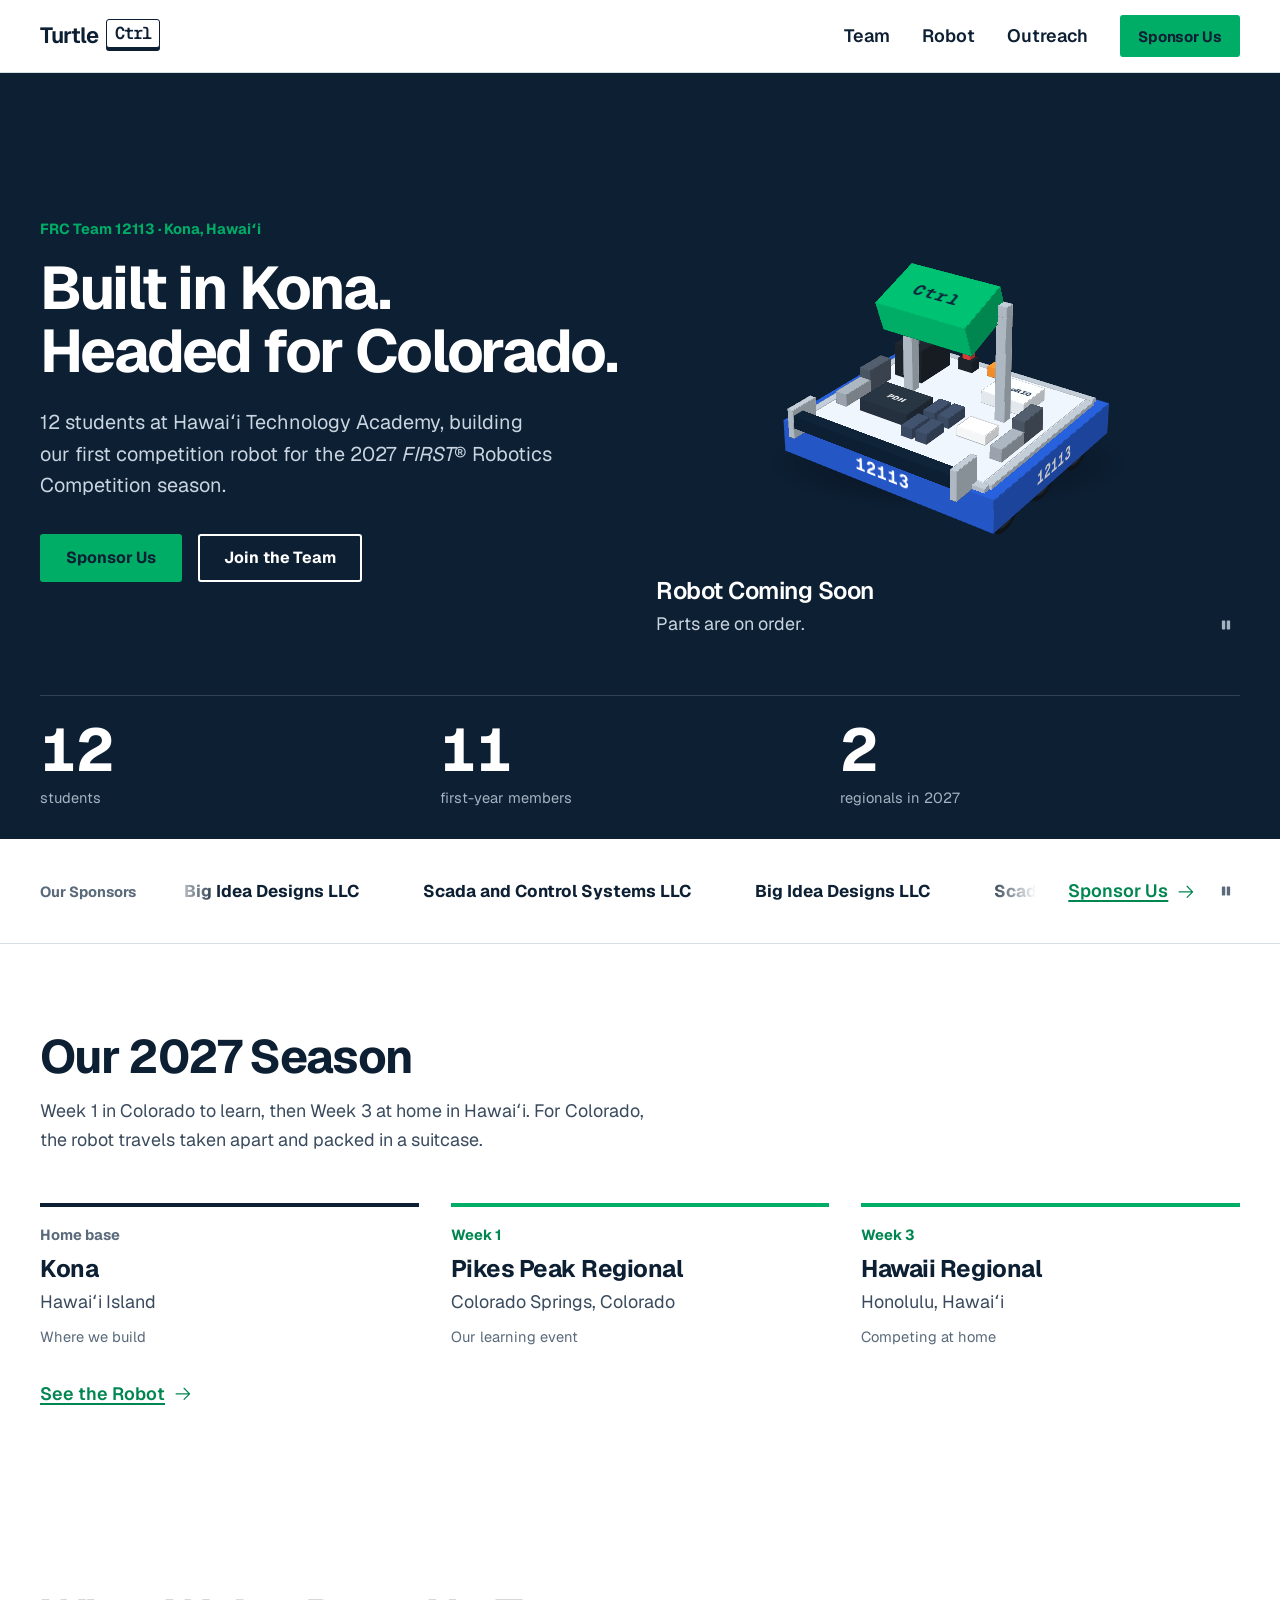
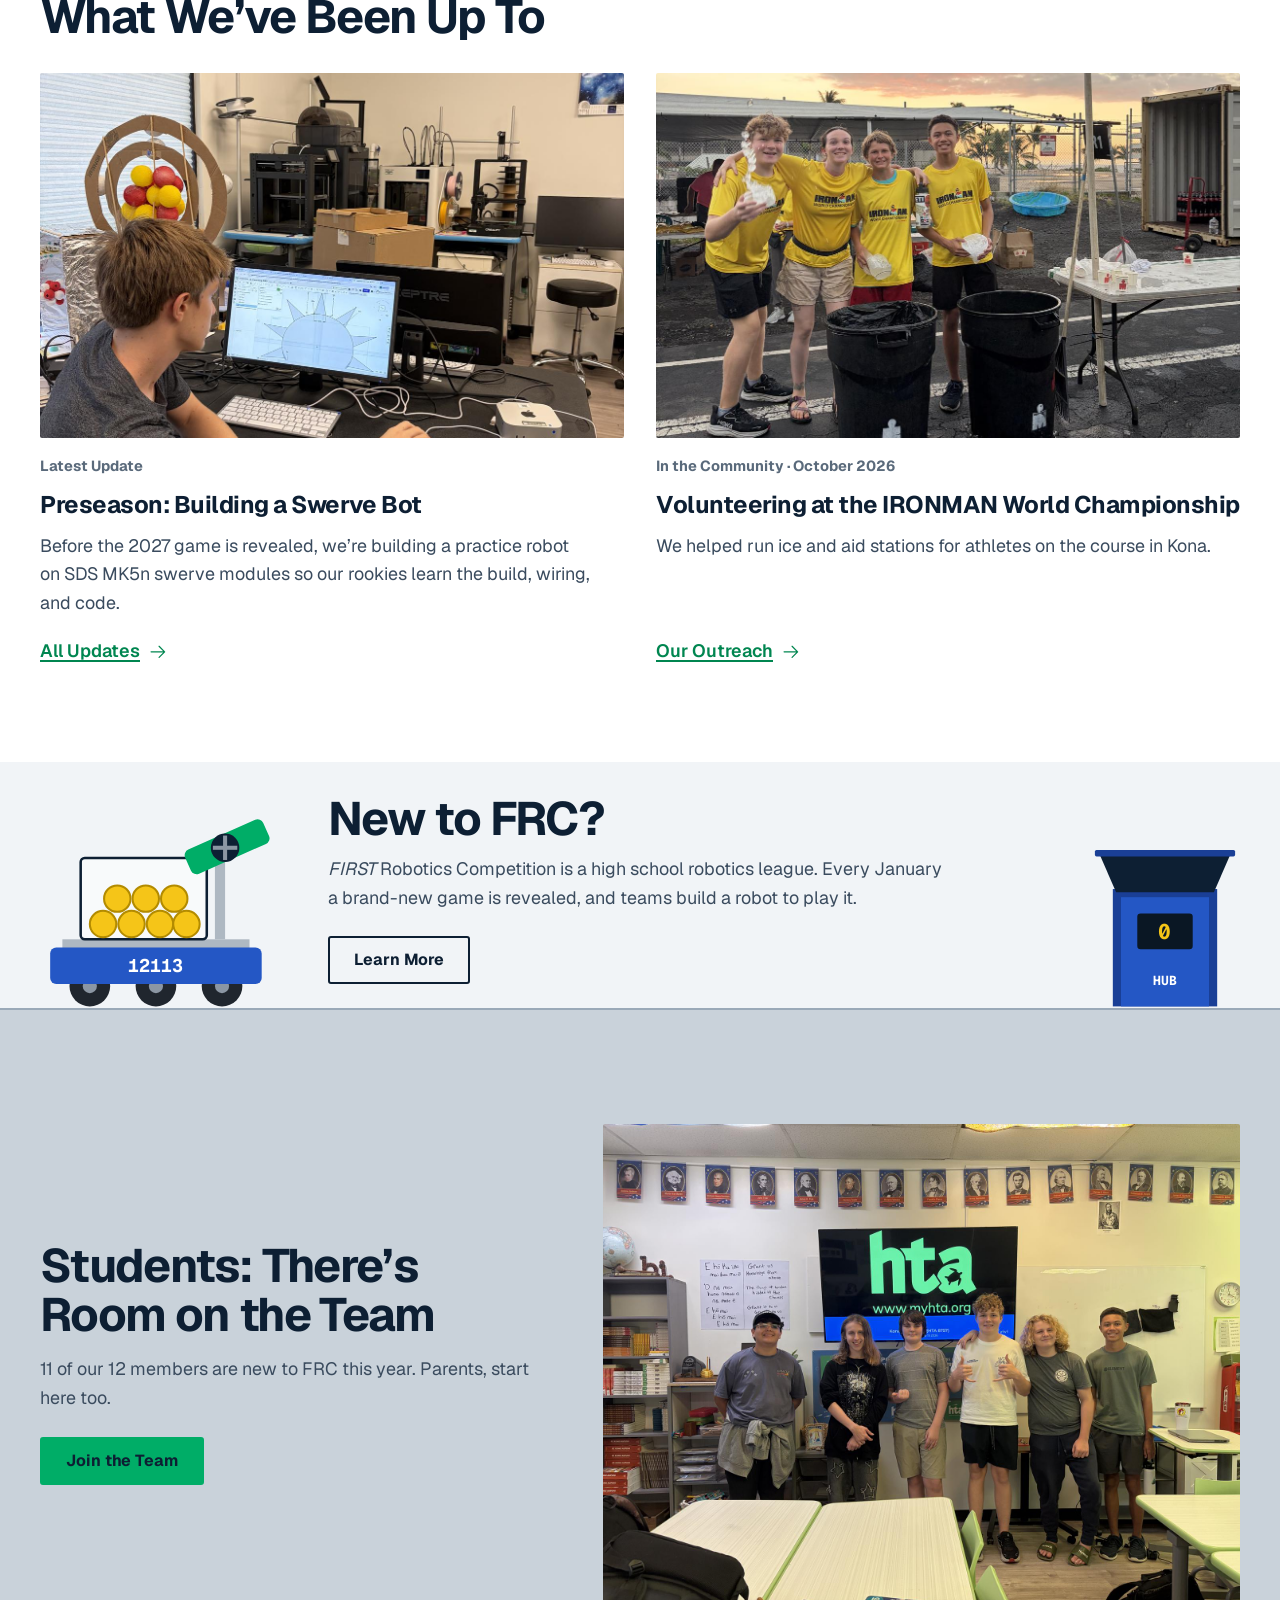
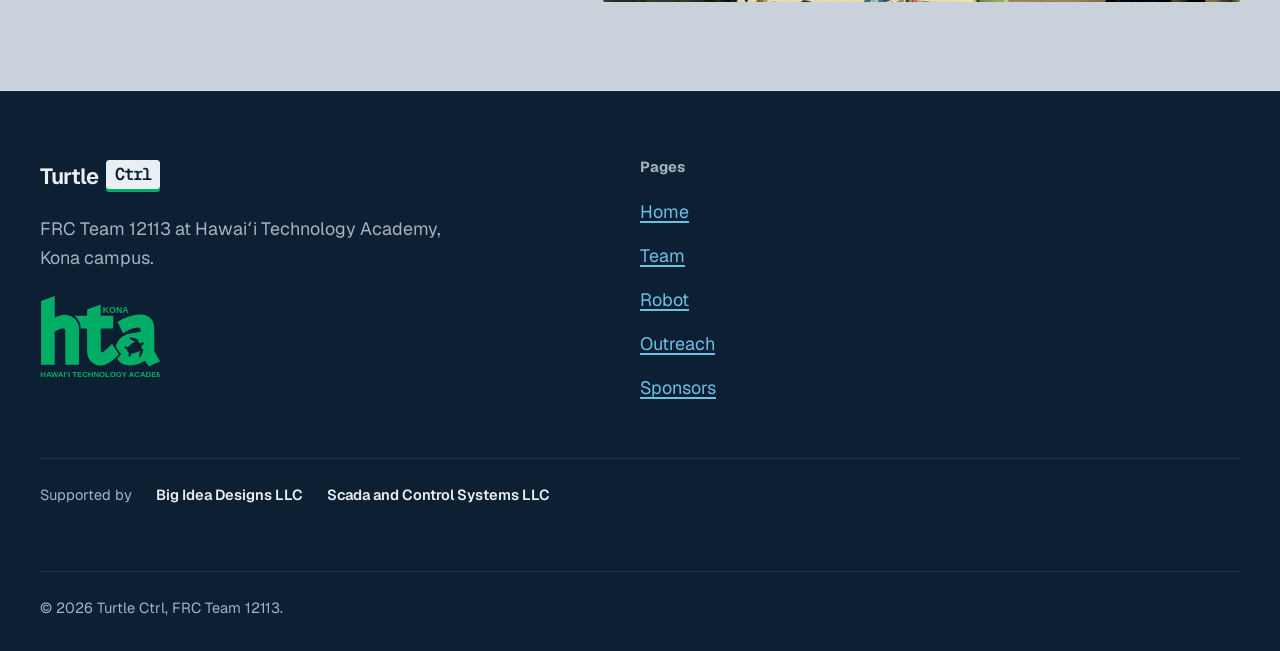
==== commit 719c8073: "Visual redesign preview: flat buttons, square corners, navy hero band, rules instead of cards Same t" ====
--- a/index.html
+++ b/index.html
@@ -5,6 +5,8 @@
   <meta name="viewport" content="width=device-width, initial-scale=1">
   <title>Turtle Ctrl | FRC Team 12113, Kona, Hawaiʻi</title>
   <meta name="description" content="Turtle Ctrl is FRC Team 12113, a rookie FIRST Robotics Competition team at Hawaiʻi Technology Academy in Kona, building for the 2027 season.">
+  <link rel="canonical" href="https://turtlectrl12113.com/">
+  <meta property="og:url" content="https://turtlectrl12113.com/">
   <meta name="color-scheme" content="light dark">
   <meta name="theme-color" content="#FFFFFF" media="(prefers-color-scheme: light)">
   <meta name="theme-color" content="#0A1724" media="(prefers-color-scheme: dark)">
@@ -12,8 +14,8 @@
   <meta property="og:description" content="Turtle Ctrl is FRC Team 12113, a rookie FIRST Robotics Competition team at Hawaiʻi Technology Academy in Kona, building for the 2027 season.">
   <meta property="og:type" content="website">
   <meta property="og:site_name" content="Turtle Ctrl, FRC Team 12113">
-  <!-- Share preview image. Update the domain once the custom domain is live. -->
-  <meta property="og:image" content="https://ripthins.github.io/images/og-card.jpg">
+  <!-- Share preview image (full address so texts and social posts can load it) -->
+  <meta property="og:image" content="https://turtlectrl12113.com/images/og-card.jpg">
   <meta property="og:image:width" content="1200">
   <meta property="og:image:height" content="630">
   <meta property="og:image:alt" content="Turtle Ctrl, FRC Team 12113 from Kona, Hawaiʻi">
@@ -21,17 +23,18 @@
   <link rel="icon" href="images/favicon.svg" type="image/svg+xml">
   <link rel="apple-touch-icon" href="images/apple-touch-icon.png">
   <link rel="preload" href="fonts/geist-latin-wght-normal.woff2" as="font" type="font/woff2" crossorigin>
-  <link rel="stylesheet" href="css/styles.css?v=20261015c">
-  <link rel="stylesheet" href="css/pages.css?v=20261015c">
-  <link rel="stylesheet" href="css/minibots.css?v=20261015c">
-  <link rel="stylesheet" href="css/kitbot.css?v=20261015c">
-  <link rel="stylesheet" href="css/shooter.css?v=20261015c">
+  <link rel="stylesheet" href="css/styles.css?v=20261018b">
+  <link rel="stylesheet" href="css/pages.css?v=20261018b">
+  <link rel="stylesheet" href="css/minibots.css?v=20261018b">
+  <link rel="stylesheet" href="css/kitbot.css?v=20261018b">
+  <link rel="stylesheet" href="css/shooter.css?v=20261018b">
   <script type="application/ld+json">
   {
     "@context": "https://schema.org",
     "@type": "SportsTeam",
     "name": "Turtle Ctrl",
     "alternateName": "FRC Team 12113",
+    "url": "https://turtlectrl12113.com/",
     "sport": "FIRST Robotics Competition",
     "description": "A rookie FIRST Robotics Competition team at Hawaiʻi Technology Academy, Kona campus.",
     "location": { "@type": "Place", "name": "Kona, Hawaiʻi" },
@@ -98,7 +101,7 @@
     </section>
 
     <!-- ===== STATS (edit in content.js > stats) ===== -->
-    <section aria-label="Team at a glance">
+    <section class="hero-stats" aria-label="Team at a glance">
       <div class="container">
         <ul class="stats" data-render="stats"></ul>
       </div>
@@ -239,8 +242,8 @@
   </footer>
 
   <script src="content.js"></script>
-  <script src="js/site.js?v=20261015c"></script>
-  <script src="js/kitbot.js?v=20261015c"></script>
-  <script src="js/shooter.js?v=20261015c"></script>
+  <script src="js/site.js?v=20261018b"></script>
+  <script src="js/kitbot.js?v=20261018b"></script>
+  <script src="js/shooter.js?v=20261018b"></script>
 </body>
 </html>
--- a/css/styles.css
+++ b/css/styles.css
@@ -67,9 +67,9 @@
   --section-y: 56px;
   --max: 1200px;
 
-  /* Shape: 8px for things you press, 16px for things that hold content */
-  --r-press: 8px;
-  --r-hold: 16px;
+  /* Shape: nearly square everywhere. Rounded "app" corners read as template. */
+  --r-press: 3px;
+  --r-hold: 2px;
 
   --ease: cubic-bezier(0.16, 1, 0.3, 1);
 }
@@ -78,7 +78,7 @@
   :root { --gutter: 24px; }
 }
 @media (min-width: 1024px) {
-  :root { --gutter: 32px; --section-y: 96px; }
+  :root { --gutter: 32px; --section-y: 88px; }
 }
 
 @media (prefers-color-scheme: dark) {
@@ -119,7 +119,7 @@
 [hidden] { display: none !important; }
 h1, h2, h3 {
   margin: 0;
-  font-weight: 600;
+  font-weight: 700;
   line-height: 1.05;
   letter-spacing: -0.035em;
   text-wrap: balance;
@@ -167,11 +167,11 @@
 .measure { max-width: 65ch; }
 .stack > * + * { margin-top: var(--s-4); }
 
+/* Small labels (week numbers, dates, "Our Sponsors"). Plain bold text. */
 .mono {
-  font-family: var(--font-mono);
-  font-size: var(--fs-mono);
-  font-weight: 600;
-  letter-spacing: 0.02em;
+  font-size: var(--fs-small);
+  font-weight: 700;
+  letter-spacing: 0;
 }
 
 /* ---------- Keycap (the signature) ---------- */
@@ -210,7 +210,7 @@
 }
 .wordmark:hover .key { transform: translateY(1px); box-shadow: 0 1px 0 var(--key-edge); }
 
-/* ---------- Buttons are keys ---------- */
+/* ---------- Buttons: flat, solid, square-ish ---------- */
 .btn {
   display: inline-flex;
   align-items: center;
@@ -218,41 +218,27 @@
   gap: var(--s-2);
   min-height: 48px;
   padding: 0 var(--s-5);
-  margin-bottom: 4px; /* room for the key edge */
   font-family: var(--font-sans);
   font-size: 1rem;
-  font-weight: 600;
-  letter-spacing: -0.01em;
+  font-weight: 700;
+  letter-spacing: -0.005em;
   line-height: 1;
   white-space: nowrap;
   text-decoration: none;
   border-radius: var(--r-press);
-  border: 1.5px solid var(--navy-900);
+  border: 2px solid transparent;
   cursor: pointer;
-  transition: transform 0.12s var(--ease);
+  transition: background-color 0.15s ease, color 0.15s ease, border-color 0.15s ease;
   touch-action: manipulation;
 }
 .btn svg { width: 1.125em; height: 1.125em; flex: none; }
-.btn--primary {
-  background: var(--green-500);
-  color: var(--navy-900);
-  box-shadow: 0 4px 0 var(--navy-900);
-}
-.btn--primary:hover { background: #1FBE7C; color: var(--navy-900); }
-.btn--secondary {
-  background: var(--key-face);
-  color: var(--navy-900);
-  box-shadow: 0 4px 0 var(--navy-900);
-}
-.btn--secondary:hover { background: #E4ECF2; color: var(--navy-900); }
-.btn:active { transform: translateY(3px); box-shadow: 0 1px 0 var(--navy-900); }
-.btn--sm { min-height: 44px; padding: 0 var(--s-4); font-size: 0.9375rem; }
+.btn--primary { background: var(--green-500); border-color: var(--green-500); color: var(--navy-900); }
+.btn--primary:hover { background: #1FBE7C; border-color: #1FBE7C; color: var(--navy-900); }
+.btn--secondary { background: transparent; border-color: currentColor; color: var(--text); }
+.btn--secondary:hover { background: var(--text); border-color: var(--text); color: var(--bg); }
+.btn--sm { min-height: 42px; padding: 0 var(--s-4); font-size: 0.9375rem; }
 
 @media (prefers-color-scheme: dark) {
-  .btn { border-color: var(--navy-950); }
-  .btn--primary { box-shadow: 0 4px 0 var(--green-800); }
-  .btn--secondary { box-shadow: 0 4px 0 var(--line-strong); }
-  .btn:active { box-shadow: 0 1px 0 var(--green-800); }
   .key { border-color: var(--key-face); }
 }
 
@@ -360,105 +346,82 @@
   border-radius: 4px;
 }
 
-/* ---------- Hero ---------- */
-.hero { padding-block: var(--s-7) var(--section-y); }
-.hero__grid { display: grid; gap: var(--s-7); }
-.hero__label { color: var(--muted); margin-bottom: var(--s-4); }
-.hero h1 { font-size: var(--fs-hero); }
+/* ---------- Hero: solid navy band (hero + stats) ---------- */
+.hero {
+  --text: #FFFFFF;
+  --text-2: #C9D5E0;
+  --muted: #A3B3C2;
+  --line: rgba(233, 239, 244, 0.16);
+  --focus: var(--cyan-400);
+  background: var(--navy-900);
+  color: #FFFFFF;
+  padding-block: var(--s-7) var(--s-6);
+}
+.hero__grid { display: grid; gap: var(--s-6); }
+.hero__label { color: var(--green-500); margin-bottom: var(--s-4); }
+.hero h1 { font-size: var(--fs-hero); color: #FFFFFF; }
 .hero__sub { margin-top: var(--s-5); color: var(--text-2); max-width: 46ch; font-size: clamp(1.0625rem, 1rem + 0.3vw, 1.25rem); }
 .hero .btn-row { margin-top: var(--s-6); }
+.hero .btn--secondary { color: #FFFFFF; }
+.hero .btn--secondary:hover { background: #FFFFFF; border-color: #FFFFFF; color: var(--navy-900); }
 .hero .ph { --ratio: 4 / 3; }
-
 @media (min-width: 1024px) {
   .hero { padding-block: var(--s-8) var(--s-6); }
   .hero__grid { grid-template-columns: repeat(12, 1fr); align-items: center; gap: var(--s-6); }
-  .hero__copy { grid-column: 1 / span 7; }
-  .hero__media { grid-column: 8 / span 5; }
-}
-
-/* ---------- Stat row ---------- */
+  .hero__copy { grid-column: 1 / span 6; }
+  .hero__media { grid-column: 7 / span 6; }
+}
+
+/* Stats sit in the same navy band, under the hero */
+.hero-stats { background: var(--navy-900); color: #FFFFFF; padding-bottom: var(--s-6); }
 .stats {
-  list-style: none; margin: 0; padding: 0;
+  list-style: none; margin: 0; padding: var(--s-5) 0 0;
   display: grid;
   grid-template-columns: repeat(3, 1fr);
-  border-top: 1px solid var(--line);
-  border-bottom: 1px solid var(--line);
-}
-.stats li { padding: var(--s-5) var(--s-3); }
-.stats li + li { border-left: 1px solid var(--line); }
+  border-top: 1px solid rgba(233, 239, 244, 0.16);
+}
+.stats li { padding: 0 var(--s-3) 0 0; }
 .stats__value {
   display: block;
-  font-family: var(--font-mono);
-  font-weight: 500;
-  font-size: clamp(2.25rem, 1.6rem + 2.8vw, 4rem);
+  font-weight: 700;
+  font-size: clamp(2.25rem, 1.6rem + 2.8vw, 3.75rem);
   line-height: 1;
-  letter-spacing: -0.03em;
+  letter-spacing: -0.04em;
   font-variant-numeric: tabular-nums;
-  color: var(--text);
-}
-.stats__label { display: block; margin-top: var(--s-2); color: var(--muted); font-size: var(--fs-small); line-height: 1.35; }
-@media (min-width: 640px) {
-  .stats li { padding: var(--s-6) var(--s-5); }
-}
-
-/* ---------- Season route ---------- */
+  color: inherit;
+}
+.stats__label { display: block; margin-top: var(--s-2); color: #A3B3C2; font-size: var(--fs-small); line-height: 1.35; }
+/* the compact stats on the Sponsors page sit on white */
+.stats--compact { color: var(--text); border-top-color: var(--line); }
+.stats--compact .stats__label { color: var(--muted); }
+
+/* ---------- Season route: three columns, each under a thick rule ---------- */
 .route-head p { margin-top: var(--s-4); color: var(--text-2); max-width: 52ch; }
 .route {
   list-style: none; margin: var(--s-7) 0 0; padding: 0;
-  display: grid; gap: 0;
-}
-.route__stop {
-  position: relative;
-  padding: 0 0 var(--s-6) var(--s-6);
-}
-/* the line */
-.route__stop::before {
-  content: "";
-  position: absolute; left: 6px; top: 14px; bottom: -6px;
-  width: 2px; background: var(--line-strong);
-}
-.route__stop:last-child::before { display: none; }
-/* the node: a tiny key */
-.route__stop::after {
-  content: "";
-  position: absolute; left: 0; top: 4px;
-  width: 14px; height: 14px;
-  border-radius: 4px;
-  background: var(--green-500);
-  border: 1.5px solid var(--navy-900);
-  box-shadow: 0 2px 0 var(--navy-900);
-}
-.route__stop--home::after { background: var(--key-face); }
-.route__week { color: var(--muted); }
-.route__name { margin-top: var(--s-1); }
+  display: grid; gap: var(--s-5);
+}
+.route__stop { padding-top: var(--s-4); border-top: 4px solid var(--green-500); }
+.route__stop--home { border-top-color: var(--text); }
+.route__week { color: var(--link); }
+.route__stop--home .route__week { color: var(--muted); }
+.route__name { margin-top: var(--s-2); }
 .route__city { margin-top: var(--s-1); color: var(--text-2); }
 .route__note { margin-top: var(--s-2); color: var(--muted); font-size: var(--fs-small); }
-
 @media (min-width: 768px) {
   .route { grid-template-columns: repeat(3, 1fr); gap: var(--s-6); }
-  .route__stop { padding: var(--s-6) 0 0 0; }
-  .route__stop::before { left: 14px; right: calc(var(--s-6) * -1); top: 6px; bottom: auto; width: auto; height: 2px; }
-  .route__stop::after { top: 0; }
 }
 .route-foot { margin-top: var(--s-5); }
 
 /* ---------- Update entry ---------- */
-.update {
-  margin-top: var(--s-6);
-  display: grid;
-  gap: var(--s-5);
-  padding: var(--s-5);
-  background: var(--surface);
-  border-radius: var(--r-hold);
-}
+.update { margin-top: var(--s-6); display: grid; gap: var(--s-5); }
 .update__date { color: var(--muted); }
 .update h3 { margin-top: var(--s-2); }
 .update p { margin-top: var(--s-3); color: var(--text-2); max-width: 60ch; }
-.update a { color: var(--link-on-surface); }
 .update .photo, .update .ph { --ratio: 16 / 9; }
 @media (min-width: 1024px) {
-  .update { padding: var(--s-6); }
-  .update--has-photo { grid-template-columns: 1fr 1fr; align-items: center; }
+  .update--has-photo { grid-template-columns: 1fr 1fr; align-items: center; gap: var(--s-7); }
+  .update--has-photo .photo { order: -1; }
 }
 .empty { color: var(--muted); }
 
@@ -487,7 +450,7 @@
 .logo-tile--ph { border: 2px dashed #9AA9B8; color: #5A6A7B; }
 .logo-tile--open {
   background: transparent;
-  border: 2px dashed var(--line-strong);
+  border: 2px solid var(--text);
   color: var(--text);
   text-align: center;
   gap: var(--s-3);
@@ -511,9 +474,6 @@
   --link: var(--cyan-400);
   position: relative;
   background-color: var(--navy-900);
-  /* honu shell / hex shaft grid */
-  background-image: url("data:image/svg+xml,%3Csvg xmlns='http://www.w3.org/2000/svg' width='41.57' height='72' viewBox='0 0 41.57 72'%3E%3Cpath d='M20.78 0L41.57 12V36L20.78 48L0 36V12Z M20.78 48V72' fill='none' stroke='%236EC1E4' stroke-opacity='0.07' stroke-width='1.5'/%3E%3C/svg%3E");
-  background-size: 41.57px 72px;
   color: #E9EFF4;
   padding-block: var(--s-8) var(--s-6);
   border-top: 1px solid var(--line);
--- a/css/pages.css
+++ b/css/pages.css
@@ -23,6 +23,15 @@
   .page-intro--split { grid-template-columns: 6fr 6fr; gap: var(--s-7); }
 }
 
+/* Team, Outreach, Sponsors intros: plain white, copy (+ photos on Team) */
+.intro { padding-block: var(--s-7) var(--s-6); border-bottom: 1px solid var(--line); }
+.intro .page-intro { padding: 0; }
+.intro__grid { display: grid; gap: var(--s-6); align-items: center; }
+@media (min-width: 1024px) {
+  .intro { padding-block: var(--s-8) var(--s-7); }
+  .intro__grid:has(.intro__media) { grid-template-columns: minmax(0, 5fr) minmax(0, 7fr); gap: var(--s-7); }
+}
+
 /* ---------- Sponsor carousel (Home, under the stats) ---------- */
 .sponsor-strip { padding-block: var(--s-5); border-bottom: 1px solid var(--line); }
 .sponsor-strip__inner { display: grid; gap: var(--s-4); align-items: center; }
@@ -39,17 +48,16 @@
   -webkit-mask-image: linear-gradient(90deg, transparent, #000 6%, #000 94%, transparent);
   mask-image: linear-gradient(90deg, transparent, #000 6%, #000 94%, transparent);
 }
-.marquee__track { display: flex; width: max-content; gap: var(--s-4); }
-.marquee__set { display: flex; gap: var(--s-4); list-style: none; margin: 0; padding: 0; }
+.marquee__track { display: flex; width: max-content; gap: var(--s-6); }
+.marquee__set { display: flex; gap: var(--s-6); list-style: none; margin: 0; padding: 0; }
 .marquee__item {
   display: flex; align-items: center; justify-content: center;
-  height: 64px; padding: 0 var(--s-5);
-  background: #FFFFFF;                 /* logos are usually dark: always a white tile */
-  border: 1px solid var(--line);
-  border-radius: var(--r-hold);
-  color: #0D1F33; font-weight: 600; white-space: nowrap; text-decoration: none;
-}
-a.marquee__item:hover { border-color: var(--green-500); color: #0D1F33; }
+  height: 56px; padding: 0 var(--s-4);
+  color: var(--text); font-weight: 700; font-size: 1.0625rem; white-space: nowrap; text-decoration: none;
+}
+a.marquee__item:hover { color: var(--link); }
+/* logos are usually dark: give image logos a white backing in dark mode */
+@media (prefers-color-scheme: dark) { .marquee__item img { background: #FFFFFF; padding: 6px 10px; border-radius: 2px; } }
 .marquee__item img { max-height: 40px; width: auto; max-width: 180px; object-fit: contain; }
 
 
@@ -140,23 +148,18 @@
 .process { display: grid; gap: var(--s-6); align-items: start; margin-top: var(--s-6); }
 .process .photo { --ratio: 5 / 6; }
 @media (min-width: 1024px) { .process { grid-template-columns: 7fr 5fr; gap: var(--s-7); } }
-.steps { list-style: none; margin: 0; padding: 0; display: grid; gap: var(--s-2); counter-reset: step; }
+.steps { list-style: none; margin: 0; padding: 0; counter-reset: step; border-top: 1px solid var(--line); }
 .steps li {
   counter-increment: step;
-  display: flex; align-items: center; gap: var(--s-4);
-  padding: var(--s-3) var(--s-4);
-  border: 1px solid var(--line);
-  border-radius: var(--r-press);
-  font-weight: 600;
+  display: flex; align-items: baseline; gap: var(--s-4);
+  padding: var(--s-3) 0;
+  border-bottom: 1px solid var(--line);
+  font-weight: 600; font-size: 1.0625rem;
 }
 .steps li::before {
-  content: counter(step);
-  display: inline-grid; place-items: center;
-  width: 32px; height: 32px; flex: none;
-  font-family: var(--font-mono); font-size: 0.875rem;
-  color: var(--navy-900); background: var(--green-500);
-  border: 1.5px solid var(--navy-900); border-radius: 6px;
-  box-shadow: 0 2px 0 var(--navy-900);
+  content: counter(step, decimal-leading-zero);
+  flex: none; width: 2.2em;
+  font-weight: 700; color: var(--link); font-variant-numeric: tabular-nums;
 }
 
 /* ---------- Robot: season timeline ---------- */
@@ -187,10 +190,10 @@
 .links a {
   display: flex; justify-content: space-between; align-items: center; gap: var(--s-4);
   min-height: 64px; padding: var(--s-4) var(--s-5);
-  border: 1.5px solid var(--line); border-radius: var(--r-hold);
+  border: 1px solid var(--line-strong); border-radius: var(--r-hold);
   font-weight: 600; text-decoration: none; color: var(--text);
 }
-.links a:hover { border-color: var(--green-500); color: var(--text); }
+.links a:hover { border-color: var(--text); color: var(--text); }
 .links small { display: block; color: var(--muted); font-weight: 400; }
 .links svg { width: 1.2em; height: 1.2em; flex: none; color: var(--link); }
 
@@ -201,11 +204,11 @@
 .outreach-item__meta span { display: inline-flex; align-items: center; gap: var(--s-1); }
 .outreach-item__meta svg { width: 1em; height: 1em; }
 .status {
-  font-family: var(--font-mono); font-size: 0.75rem; font-weight: 600;
-  padding: 2px 8px; border-radius: 4px;
-  border: 1.5px solid var(--navy-900); color: var(--navy-900); background: #FFFFFF;
-}
-.status--done { background: var(--green-500); }
+  font-size: 0.8125rem; font-weight: 700;
+  padding: 1px 7px; border-radius: 2px;
+  border: 1px solid currentColor; color: var(--text-2);
+}
+.status--done { background: var(--green-500); border-color: var(--green-500); color: var(--navy-900); }
 .outreach-item h2 { font-size: clamp(1.5rem, 1.2rem + 1.2vw, 2.25rem); margin-top: var(--s-3); }
 .outreach-item p { margin-top: var(--s-3); color: var(--text-2); max-width: 62ch; }
 .outreach-photos { display: grid; gap: var(--s-3); grid-template-columns: repeat(2, 1fr); }
@@ -222,7 +225,7 @@
 /* ---------- Sponsors page ---------- */
 .funds { list-style: none; margin: var(--s-6) 0 0; padding: 0; display: grid; gap: var(--s-4); }
 @media (min-width: 768px) { .funds { grid-template-columns: repeat(2, 1fr); } }
-.funds li { padding: var(--s-5); border-left: 3px solid var(--green-500); background: var(--surface); border-radius: 0 var(--r-hold) var(--r-hold) 0; }
+.funds li { padding-top: var(--s-4); border-top: 4px solid var(--green-500); }
 .funds h3 { font-size: 1.125rem; }
 .funds p { margin-top: var(--s-2); color: var(--text-2); font-size: var(--fs-small); }
 .packet {
@@ -256,21 +259,15 @@
    page hold attention without placeholders.
    ========================================================== */
 
-/* ---------- Home: news cards ---------- */
-.news { display: grid; gap: var(--s-5); margin-top: var(--s-6); }
+/* ---------- Home: news (photo above text, no card) ---------- */
+.news { display: grid; gap: var(--s-7) var(--s-6); margin-top: var(--s-6); }
 @media (min-width: 768px) { .news { grid-template-columns: 1fr 1fr; } }
-.news-card {
-  display: flex; flex-direction: column;
-  background: var(--surface);
-  border-radius: var(--r-hold);
-  overflow: hidden;
-}
-.news-card__photo { --ratio: 16 / 10; border-radius: 0; }
-.news-card__body { display: flex; flex-direction: column; gap: var(--s-3); padding: var(--s-5); flex: 1; }
+.news-card { display: flex; flex-direction: column; }
+.news-card__photo { --ratio: 16 / 10; }
+.news-card__body { display: flex; flex-direction: column; gap: var(--s-3); padding-top: var(--s-4); flex: 1; }
 .news-card__kicker { color: var(--muted); }
 .news-card__body p:not(.news-card__kicker) { color: var(--text-2); }
-.news-card .link-arrow { margin-top: auto; color: var(--link-on-surface); }
-@media (min-width: 1024px) { .news-card__body { padding: var(--s-6); } }
+.news-card .link-arrow { margin-top: auto; }
 
 /* ---------- Team: why "Turtle Ctrl" ---------- */
 .name-story { display: grid; gap: var(--s-6); align-items: center; }
@@ -304,40 +301,25 @@
   aspect-ratio: 4 / 5;
   font-family: var(--font-mono); font-weight: 600; font-size: 2rem;
   color: var(--navy-900); background: #FFFFFF;
-  border: 1.5px solid var(--navy-900); border-radius: var(--r-hold);
-  box-shadow: 0 4px 0 var(--navy-900);
+  border: 1px solid var(--line-strong); border-radius: var(--r-hold);
 }
 .mentors { margin-top: var(--s-7); }
 .mentors h3 { margin-bottom: var(--s-3); }
 .mentor-list { list-style: none; margin: 0; padding: 0; display: flex; flex-wrap: wrap; gap: var(--s-3) var(--s-6); color: var(--text-2); }
 
-/* ---------- Team: what's next strip ---------- */
-.next-strip {
-  list-style: none; margin: 0; padding: 0;
-  display: grid; gap: var(--s-3);
-}
-@media (min-width: 768px) { .next-strip { grid-template-columns: repeat(3, 1fr); gap: var(--s-4); } }
-.next-strip li {
-  display: flex; flex-direction: column; gap: var(--s-1);
-  padding: var(--s-4) var(--s-5);
-  border: 1.5px solid var(--navy-900);
-  border-radius: var(--r-press);
-  box-shadow: 0 4px 0 var(--navy-900);
-  background: #FFFFFF;
-  color: var(--navy-900);
-}
-.next-strip li span { color: #3A4B5E; }
-.next-strip li strong { font-weight: 600; font-size: 1.0625rem; }
-@media (prefers-color-scheme: dark) {
-  .next-strip li { border-color: var(--line-strong); box-shadow: 0 4px 0 var(--line-strong); }
-}
+/* ---------- Team: what's next (three columns under a rule) ---------- */
+.next-strip { list-style: none; margin: 0; padding: 0; display: grid; gap: var(--s-5); }
+@media (min-width: 768px) { .next-strip { grid-template-columns: repeat(3, 1fr); gap: var(--s-6); } }
+.next-strip li { display: flex; flex-direction: column; gap: var(--s-1); padding-top: var(--s-3); border-top: 4px solid var(--text); }
+.next-strip li span { color: var(--muted); font-size: var(--fs-small); font-weight: 700; }
+.next-strip li strong { font-weight: 700; font-size: 1.125rem; }
 
 /* ---------- Team: role keys ---------- */
 .keys {
   list-style: none; margin: var(--s-5) 0 0; padding: 0;
   display: flex; flex-wrap: wrap; gap: var(--s-3);
 }
-.keys .key { font-size: 0.9375rem; padding: 0.55em 0.8em 0.5em; margin-bottom: 3px; }
+.keys .key { font-family: var(--font-sans); font-size: 0.9375rem; font-weight: 600; padding: 0.45em 0.75em; box-shadow: none; border: 1px solid var(--line-strong); border-radius: var(--r-press); background: transparent; color: var(--text); }
 
 /* ---------- Team: parent FAQ ---------- */
 .faq { margin-top: var(--s-5); border-top: 1px solid var(--line); }
@@ -348,16 +330,8 @@
   font-weight: 600; cursor: pointer; list-style: none;
 }
 .faq summary::-webkit-details-marker { display: none; }
-.faq summary::after {
-  content: "+"; flex: none;
-  display: inline-grid; place-items: center;
-  width: 28px; height: 28px;
-  font-family: var(--font-mono); font-weight: 600;
-  border: 1.5px solid var(--navy-900); border-radius: 6px;
-  box-shadow: 0 2px 0 var(--navy-900);
-  background: #FFFFFF; color: var(--navy-900);
-}
-.faq details[open] summary::after { content: "−"; background: var(--green-500); }
+.faq summary::after { content: "+"; flex: none; font-size: 1.375rem; font-weight: 400; line-height: 1; color: var(--muted); }
+.faq details[open] summary::after { content: "−"; }
 .faq details p { padding: 0 0 var(--s-4); color: var(--text-2); max-width: 60ch; margin: 0; }
 
 /* ---------- Robot: practice bot specs ---------- */
@@ -370,9 +344,8 @@
 .spec {
   grid-column: span 1;
   padding: var(--s-5);
-  border: 1.5px solid var(--navy-900);
-  border-radius: var(--r-hold);
-  box-shadow: 0 4px 0 var(--navy-900);
+  border-top: 4px solid var(--navy-900);
+  border-radius: 0;
   background: #FFFFFF;
   color: var(--navy-900);
 }
@@ -385,7 +358,7 @@
   .spec--wide { grid-column: span 3; }
 }
 @media (prefers-color-scheme: dark) {
-  .spec { border-color: var(--line-strong); box-shadow: 0 4px 0 var(--line-strong); }
+  .spec { border-top-color: var(--green-500); }
 }
 .process__lead { color: var(--text-2); margin-bottom: var(--s-5); }
 
@@ -393,7 +366,7 @@
 .outreach-next { padding-top: var(--s-6); border-top: 1px solid var(--line); }
 .next-cards { list-style: none; margin: var(--s-5) 0 0; padding: 0; display: grid; gap: var(--s-4); }
 @media (min-width: 768px) { .next-cards { grid-template-columns: 1fr 1fr; } }
-.next-card { padding: var(--s-5); background: var(--surface); border-radius: var(--r-hold); }
+.next-card { padding-top: var(--s-4); border-top: 4px solid var(--text); }
 .next-card h3 { margin-top: var(--s-3); }
 .next-card p:last-child { margin-top: var(--s-2); color: var(--text-2); }
 .invite {
@@ -425,7 +398,7 @@
   font-weight: 600; font-size: clamp(1.0625rem, 1rem + 0.4vw, 1.375rem);
   letter-spacing: -0.02em; text-align: center; color: #0D1F33;
 }
-.packet { border-style: solid; border-color: var(--line); background: var(--bg); }
+.packet { border: 0; border-top: 4px solid var(--green-500); border-radius: 0; background: transparent; padding-inline: 0; }
 @media (min-width: 1024px) {
   .gallery--five .gallery__wide .photo { aspect-ratio: 8 / 3; }
   .gallery--five .gallery__wide .photo img { object-position: 50% 0%; }   /* keep faces in frame */
--- a/css/kitbot.css
+++ b/css/kitbot.css
@@ -137,3 +137,8 @@
 @keyframes kb-roll {
   to { transform: rotate(360deg); }
 }
+
+/* On the navy hero the kitbot stands on the band itself, no gray box */
+.hero .kb-stage { background: transparent; border-radius: 0; }
+.hero .kb-shadow { background: radial-gradient(closest-side, rgba(0, 0, 0, 0.45), rgba(0, 0, 0, 0)); }
+.hero .kb-caption { padding-inline: 0; }
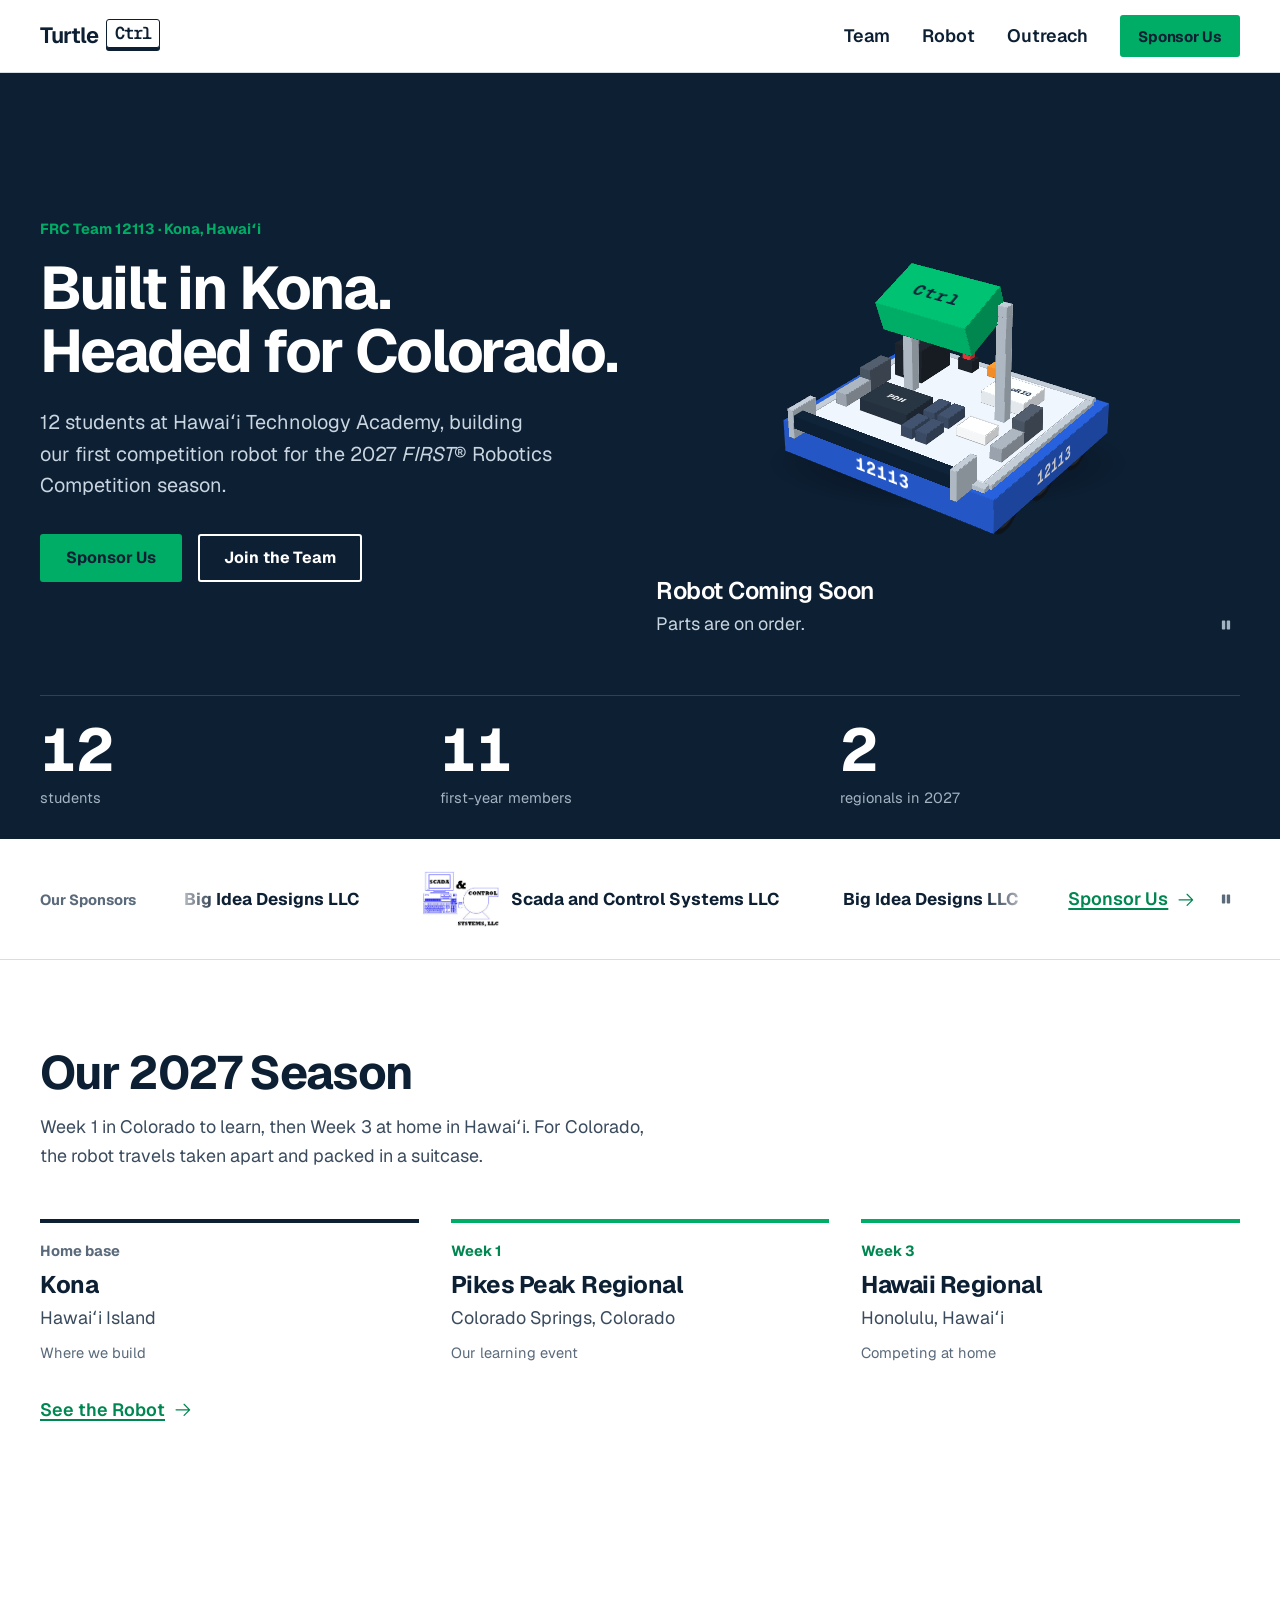
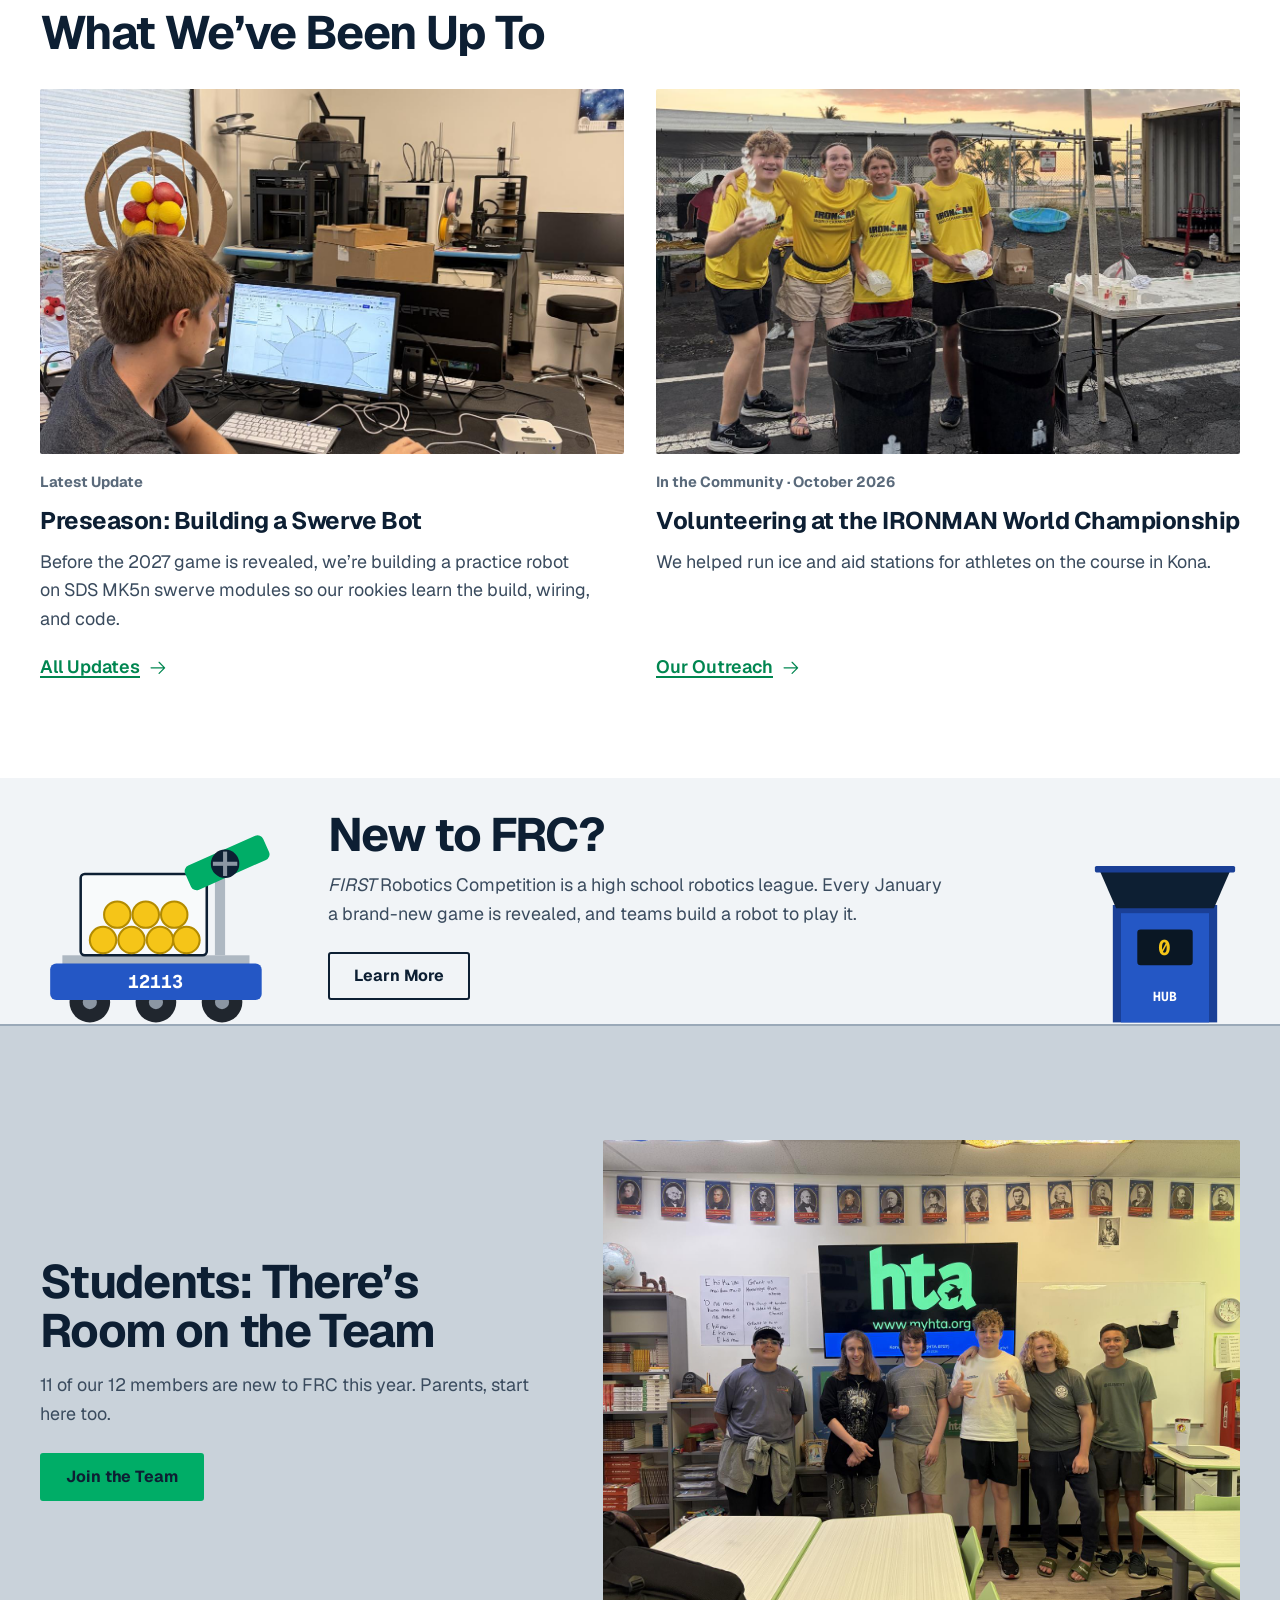
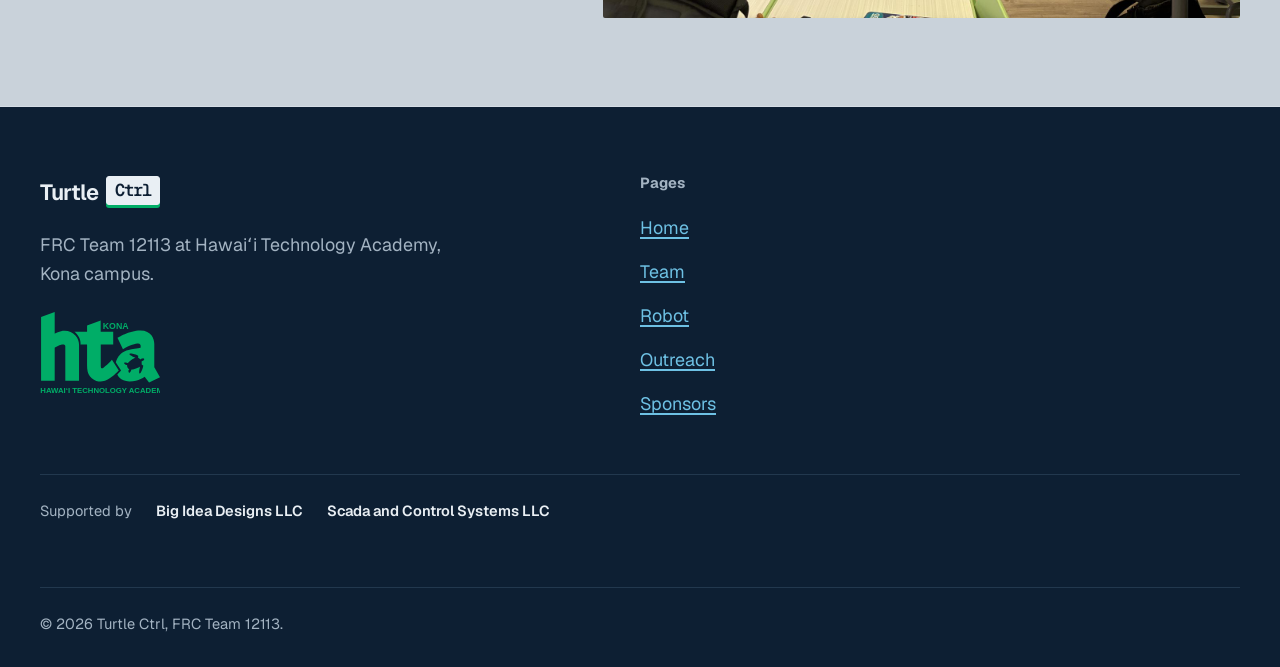
==== commit 6ca698fb: "Preview: add Scada and Control Systems logo; logo + name in carousel; fixed-size logo tiles Co-Autho" ====
--- a/index.html
+++ b/index.html
@@ -23,11 +23,11 @@
   <link rel="icon" href="images/favicon.svg" type="image/svg+xml">
   <link rel="apple-touch-icon" href="images/apple-touch-icon.png">
   <link rel="preload" href="fonts/geist-latin-wght-normal.woff2" as="font" type="font/woff2" crossorigin>
-  <link rel="stylesheet" href="css/styles.css?v=20261018b">
-  <link rel="stylesheet" href="css/pages.css?v=20261018b">
-  <link rel="stylesheet" href="css/minibots.css?v=20261018b">
-  <link rel="stylesheet" href="css/kitbot.css?v=20261018b">
-  <link rel="stylesheet" href="css/shooter.css?v=20261018b">
+  <link rel="stylesheet" href="css/styles.css?v=20261018e">
+  <link rel="stylesheet" href="css/pages.css?v=20261018e">
+  <link rel="stylesheet" href="css/minibots.css?v=20261018e">
+  <link rel="stylesheet" href="css/kitbot.css?v=20261018e">
+  <link rel="stylesheet" href="css/shooter.css?v=20261018e">
   <script type="application/ld+json">
   {
     "@context": "https://schema.org",
@@ -242,8 +242,8 @@
   </footer>
 
   <script src="content.js"></script>
-  <script src="js/site.js?v=20261018b"></script>
-  <script src="js/kitbot.js?v=20261018b"></script>
-  <script src="js/shooter.js?v=20261018b"></script>
+  <script src="js/site.js?v=20261018e"></script>
+  <script src="js/kitbot.js?v=20261018e"></script>
+  <script src="js/shooter.js?v=20261018e"></script>
 </body>
 </html>
--- a/css/styles.css
+++ b/css/styles.css
@@ -445,7 +445,9 @@
   text-decoration: none;
 }
 a.logo-tile:hover { border-color: var(--line-strong); }
-.logo-tile img { max-height: 100%; width: auto; max-width: 100%; object-fit: contain; }
+/* the logo fills the tile's inner area without ever changing the tile's size */
+.logo-tile { position: relative; }
+.logo-tile img { position: absolute; inset: var(--s-4); width: calc(100% - 2 * var(--s-4)); height: calc(100% - 2 * var(--s-4)); object-fit: contain; }
 .logo-tile .ph__label strong { color: #3A4B5E; }
 .logo-tile--ph { border: 2px dashed #9AA9B8; color: #5A6A7B; }
 .logo-tile--open {
--- a/css/pages.css
+++ b/css/pages.css
@@ -52,13 +52,14 @@
 .marquee__set { display: flex; gap: var(--s-6); list-style: none; margin: 0; padding: 0; }
 .marquee__item {
   display: flex; align-items: center; justify-content: center;
-  height: 56px; padding: 0 var(--s-4);
+  height: 72px; padding: 0 var(--s-4);
   color: var(--text); font-weight: 700; font-size: 1.0625rem; white-space: nowrap; text-decoration: none;
 }
 a.marquee__item:hover { color: var(--link); }
 /* logos are usually dark: give image logos a white backing in dark mode */
 @media (prefers-color-scheme: dark) { .marquee__item img { background: #FFFFFF; padding: 6px 10px; border-radius: 2px; } }
-.marquee__item img { max-height: 40px; width: auto; max-width: 180px; object-fit: contain; }
+.marquee__item { gap: var(--s-3); }
+.marquee__item img { height: 56px; width: auto; max-width: 120px; object-fit: contain; }
 
 
 @media (prefers-reduced-motion: no-preference) {
@@ -203,12 +204,8 @@
 .outreach-item__meta { display: flex; flex-wrap: wrap; align-items: center; gap: var(--s-2) var(--s-4); color: var(--muted); font-size: var(--fs-small); }
 .outreach-item__meta span { display: inline-flex; align-items: center; gap: var(--s-1); }
 .outreach-item__meta svg { width: 1em; height: 1em; }
-.status {
-  font-size: 0.8125rem; font-weight: 700;
-  padding: 1px 7px; border-radius: 2px;
-  border: 1px solid currentColor; color: var(--text-2);
-}
-.status--done { background: var(--green-500); border-color: var(--green-500); color: var(--navy-900); }
+.status { font-weight: 700; color: var(--text-2); }
+.status--done { color: var(--link); }
 .outreach-item h2 { font-size: clamp(1.5rem, 1.2rem + 1.2vw, 2.25rem); margin-top: var(--s-3); }
 .outreach-item p { margin-top: var(--s-3); color: var(--text-2); max-width: 62ch; }
 .outreach-photos { display: grid; gap: var(--s-3); grid-template-columns: repeat(2, 1fr); }
@@ -272,7 +269,7 @@
 /* ---------- Team: why "Turtle Ctrl" ---------- */
 .name-story { display: grid; gap: var(--s-6); align-items: center; }
 .name-story__sketch { margin: 0; max-width: 440px; }
-.name-story__sketch .photo { --ratio: 1000 / 828; background: #FFFFFF; }
+.name-story__sketch .photo { --ratio: 4 / 3; }
 .name-story__copy .draft p + p,
 .name-story__copy > p + p { margin-top: var(--s-3); }
 .name-story__copy h2 { margin-bottom: var(--s-5); }
@@ -319,7 +316,10 @@
   list-style: none; margin: var(--s-5) 0 0; padding: 0;
   display: flex; flex-wrap: wrap; gap: var(--s-3);
 }
-.keys .key { font-family: var(--font-sans); font-size: 0.9375rem; font-weight: 600; padding: 0.45em 0.75em; box-shadow: none; border: 1px solid var(--line-strong); border-radius: var(--r-press); background: transparent; color: var(--text); }
+/* Plain text list, so nothing here looks clickable */
+.keys { gap: 0 0.4em; }
+.keys .key { display: inline; font-family: var(--font-sans); font-size: 1.0625rem; font-weight: 700; padding: 0; border: 0; border-radius: 0; box-shadow: none; background: none; color: var(--text); }
+.keys .key:not(:last-child)::after { content: ","; font-weight: 400; }
 
 /* ---------- Team: parent FAQ ---------- */
 .faq { margin-top: var(--s-5); border-top: 1px solid var(--line); }
